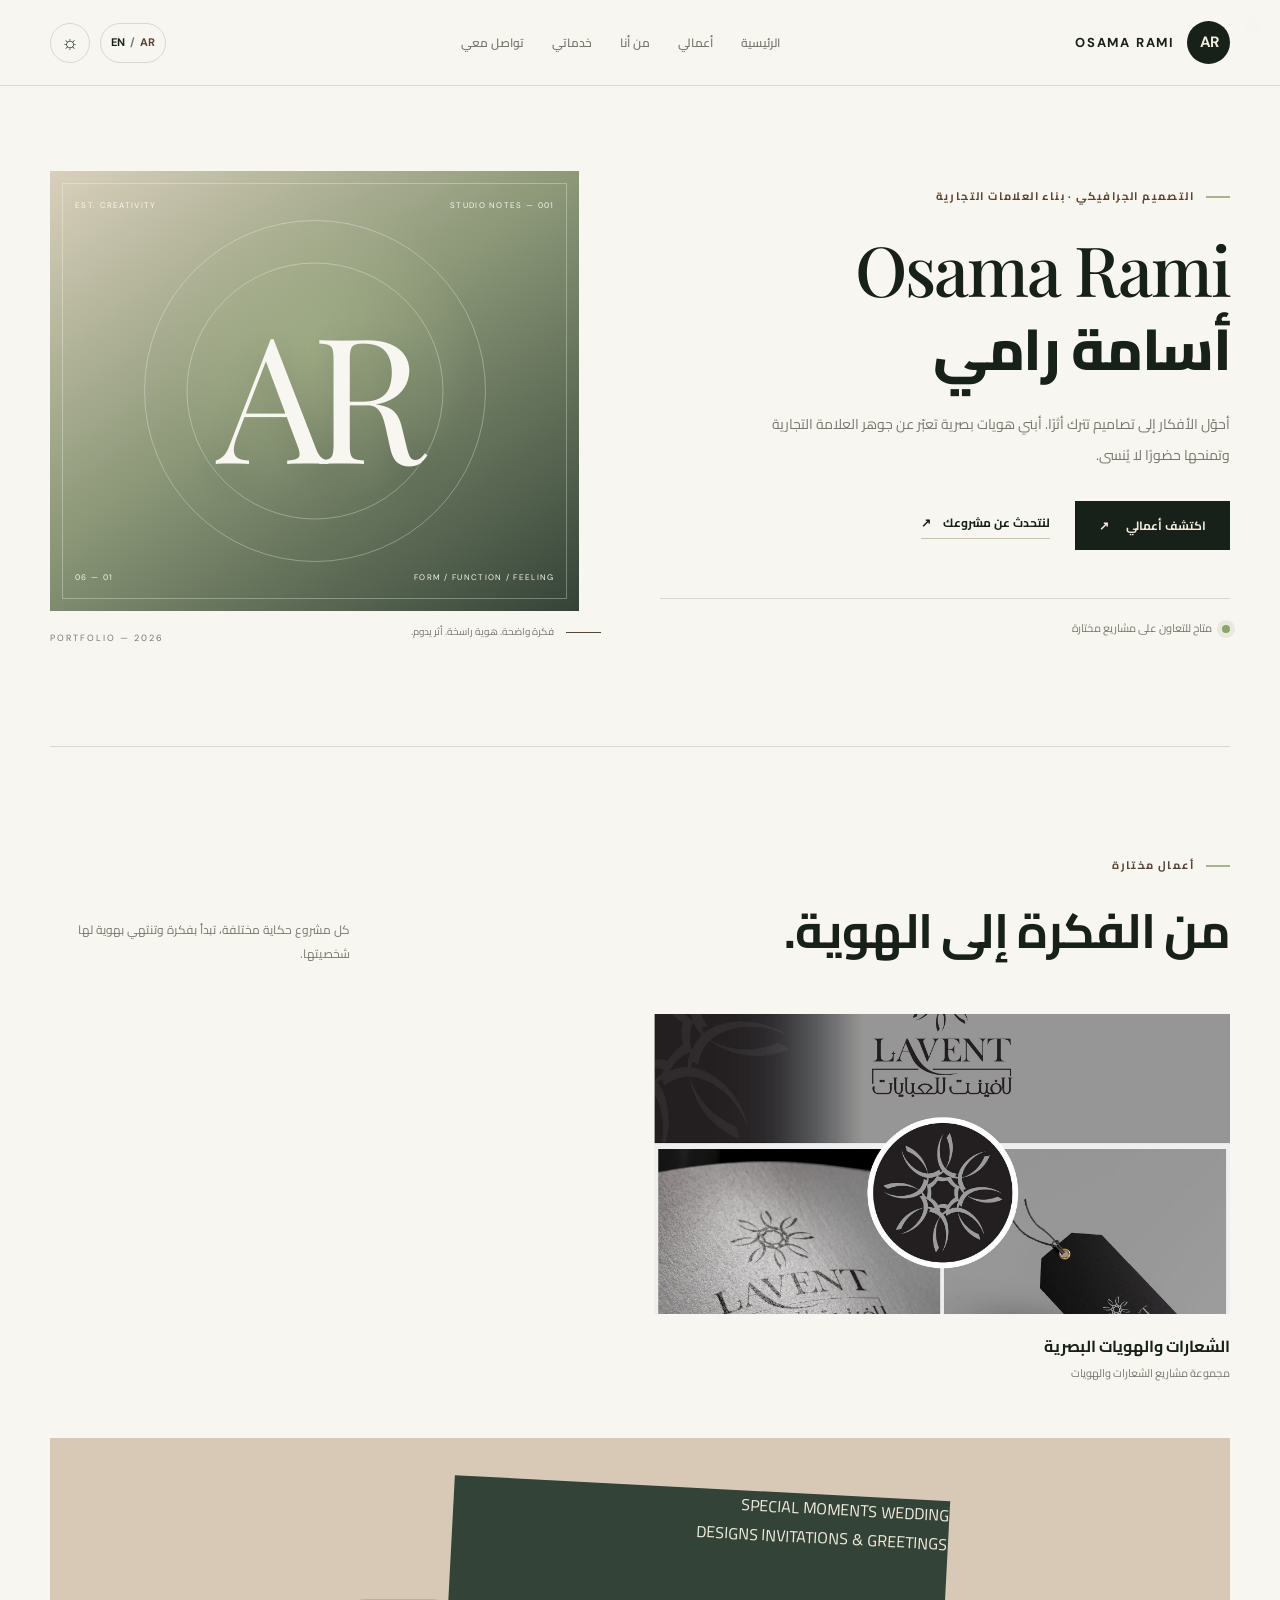
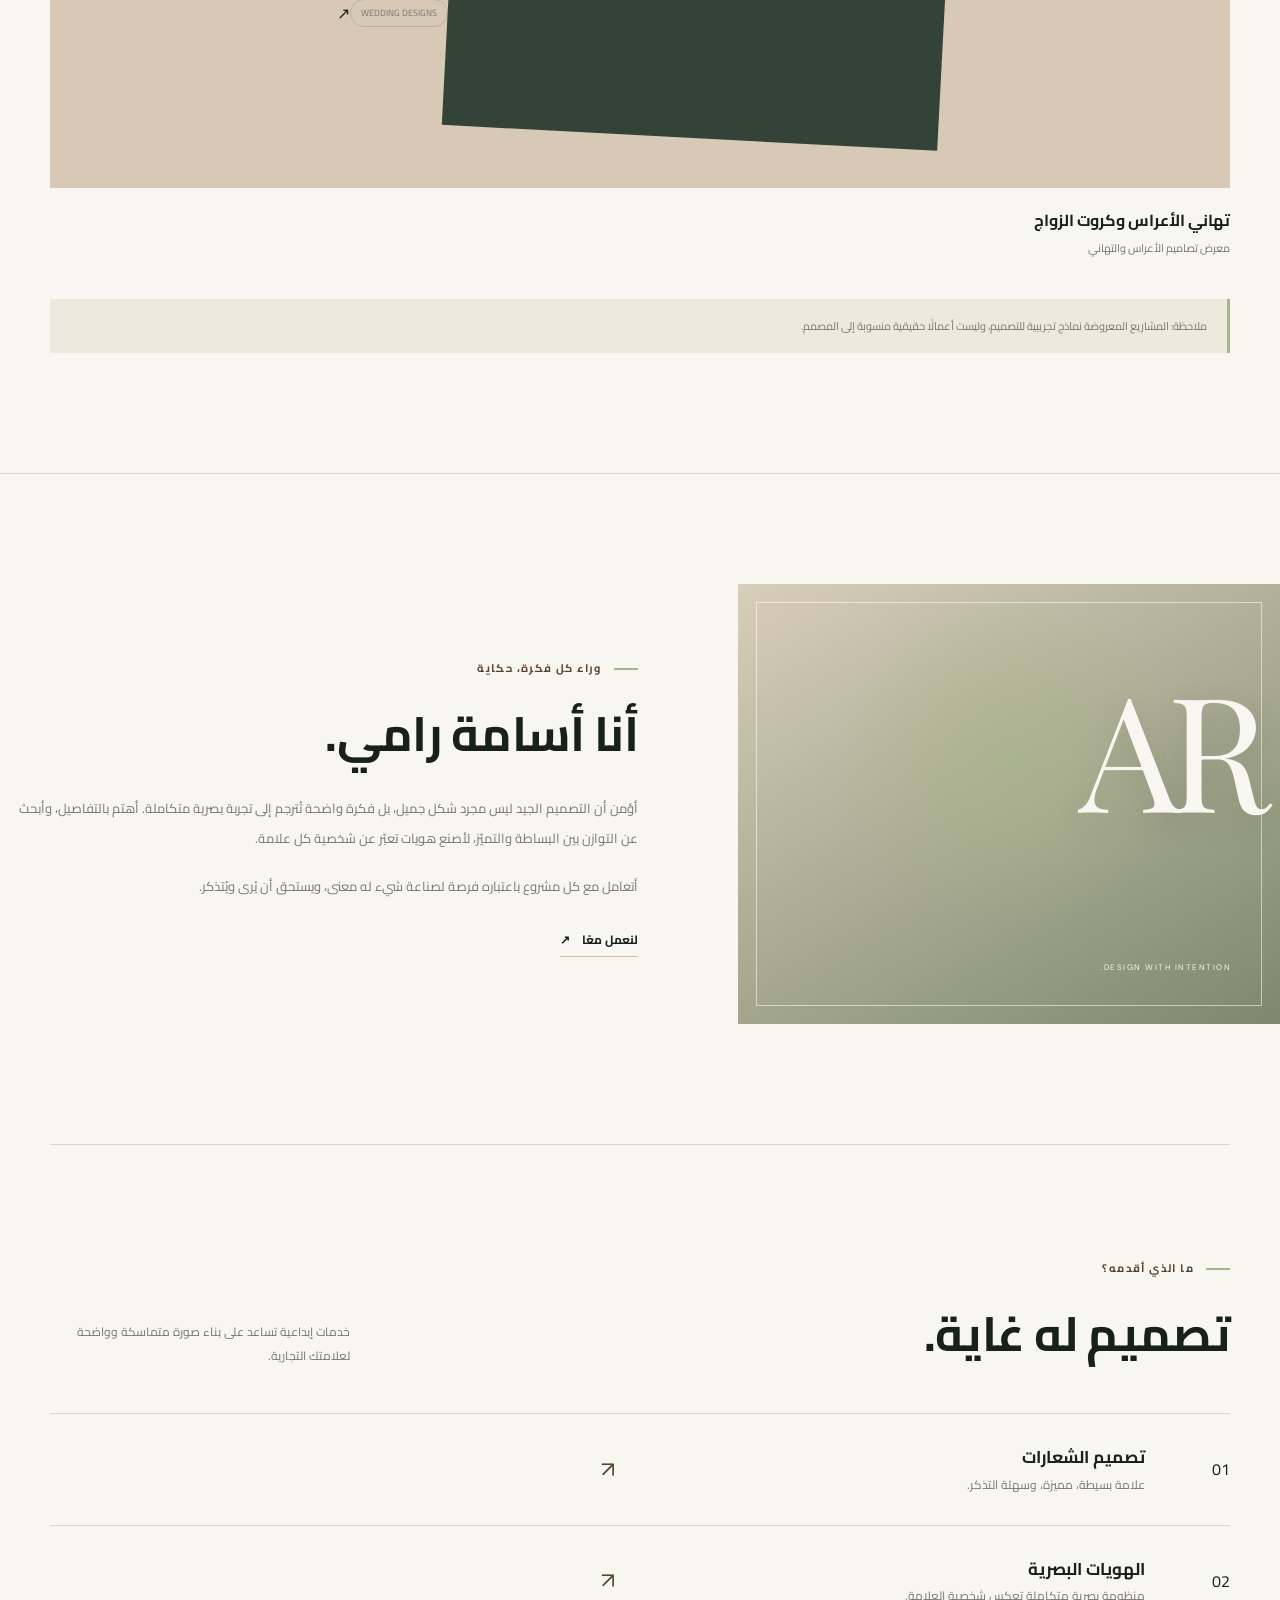
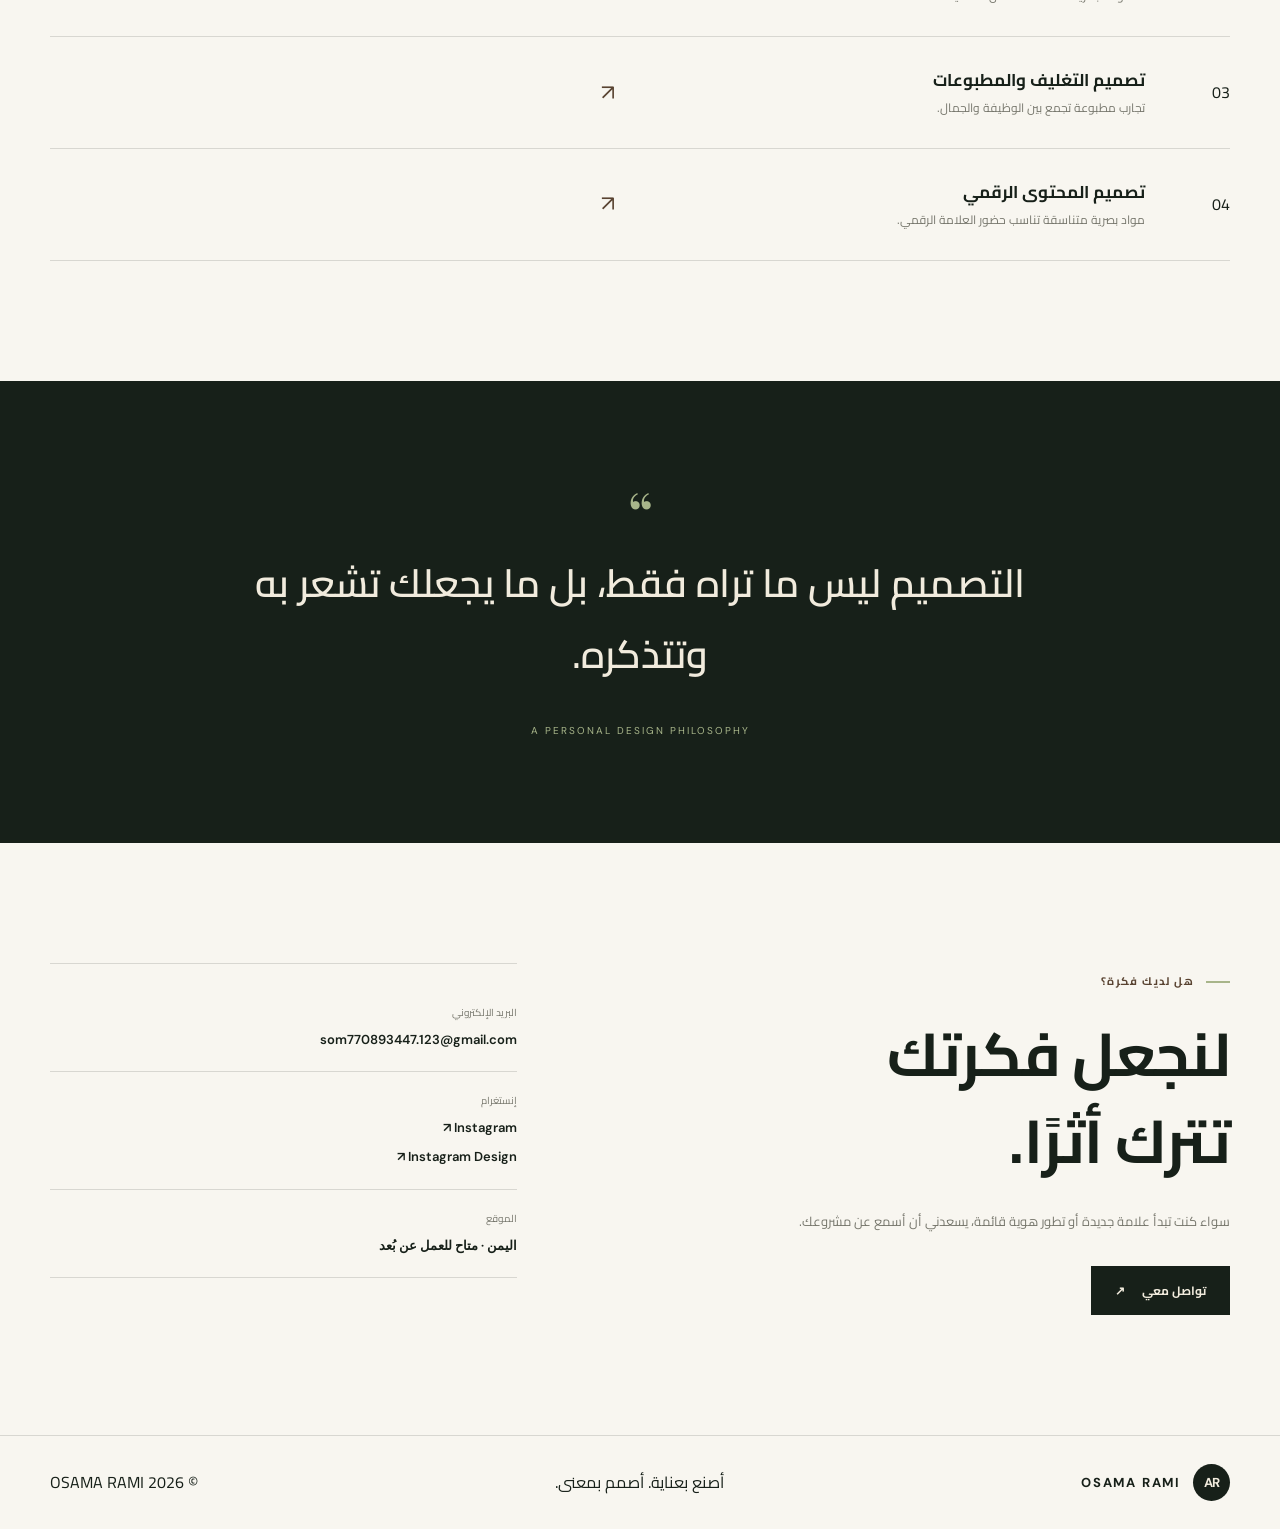
==== index.html @ 61dd2f8d "Update index.html" ====
<!DOCTYPE html>
<html lang="ar" dir="rtl">
<head>
  <meta charset="UTF-8">
  <meta name="viewport" content="width=device-width, initial-scale=1.0">

  <title>أسامة رامي | مصمم جرافيك وهوية بصرية</title>

  <meta name="description" content="أسامة رامي، مصمم جرافيك متخصص في بناء الهويات البصرية وتصميم الشعارات والعلامات التجارية. Osama Rami — Graphic Designer & Visual Branding.">

  <meta name="theme-color" content="#172019">

  <meta property="og:title" content="Osama Rami — Visual Identity & Design">
  <meta property="og:description" content="أصمم هويات بصرية تحكي قصة، وتترك أثرًا.">
  <meta property="og:type" content="website">

  <link rel="preconnect" href="https://fonts.googleapis.com">
  <link rel="preconnect" href="https://fonts.gstatic.com" crossorigin>

  <link href="https://fonts.googleapis.com/css2?family=Cairo:wght@400;500;600;700;800&family=DM+Sans:wght@400;500;600;700&family=Playfair+Display:wght@400;500;600&display=swap" rel="stylesheet">

  <link rel="stylesheet" href="style.css">

  <script src="script.js" defer></script>
</head>

<body>

  <header class="site-header" id="top">
    <a class="brand" href="#top" aria-label="Osama Rami Home">
      <span class="brand-mark">AR</span>
      <span class="brand-name">OSAMA RAMI</span>
    </a>

    <button
      class="menu-toggle"
      id="menuToggle"
      type="button"
      aria-label="فتح القائمة"
      aria-expanded="false"
      aria-controls="mainNav"
    >
      <span></span>
      <span></span>
    </button>

    <nav class="main-nav" id="mainNav">
      <a href="#top" data-ar="الرئيسية" data-en="Home">الرئيسية</a>
      <a href="#work" data-ar="أعمالي" data-en="Selected Work">أعمالي</a>
      <a href="#about" data-ar="من أنا" data-en="About">من أنا</a>
      <a href="#services" data-ar="خدماتي" data-en="Services">خدماتي</a>
      <a href="#contact" data-ar="تواصل معي" data-en="Contact">تواصل معي</a>
    </nav>

    <div class="header-actions">
      <button class="language-toggle" id="languageToggle" type="button" aria-label="Switch language">
        <span class="lang-ar active">AR</span>
        <span class="language-divider">/</span>
        <span class="lang-en">EN</span>
      </button>

      <button class="theme-toggle" id="themeToggle" type="button" aria-label="تغيير المظهر">
        <span aria-hidden="true">☼</span>
      </button>
    </div>
  </header>

  <main>

    <!-- HERO -->
    <section class="hero section-shell" id="home">
      <div class="hero-copy">
        <span class="eyebrow"
          data-ar="التصميم الجرافيكي · بناء العلامات التجارية"
          data-en="GRAPHIC DESIGN · VISUAL BRANDING">
          التصميم الجرافيكي · بناء العلامات التجارية
        </span>

        <h1>
          <span class="hero-name-en">Osama Rami</span>
          <span class="hero-name-ar">أسامة رامي</span>
        </h1>

        <p class="hero-description"
          data-ar="أحوّل الأفكار إلى تصاميم تترك أثرًا. أبني هويات بصرية تعبّر عن جوهر العلامة التجارية وتمنحها حضورًا لا يُنسى."
          data-en="I turn ideas into designs that leave a lasting impression. Building visual identities that capture the essence of a brand.">
          أحوّل الأفكار إلى تصاميم تترك أثرًا. أبني هويات بصرية تعبّر عن جوهر العلامة التجارية وتمنحها حضورًا لا يُنسى.
        </p>

        <div class="hero-actions">
          <a class="button button-primary" href="#work">
            <span data-ar="اكتشف أعمالي" data-en="Explore My Work">اكتشف أعمالي</span>
            <span aria-hidden="true">↗</span>
          </a>

          <a class="text-link" href="#contact">
            <span data-ar="لنتحدث عن مشروعك" data-en="Let's Talk">لنتحدث عن مشروعك</span>
            <span aria-hidden="true">↗</span>
          </a>
        </div>

        <div class="hero-bottom">
          <span class="availability-dot"></span>
          <span
            data-ar="متاح للتعاون على مشاريع مختارة"
            data-en="Available for selected projects">
            متاح للتعاون على مشاريع مختارة
          </span>
        </div>
      </div>

      <div class="hero-visual">
        <div class="hero-image image-branding" role="img" aria-label="عرض فني لهوية بصرية">
          <div class="visual-overlay"></div>

          <div class="visual-topline">
            <span>STUDIO NOTES — 001</span>
            <span>EST. CREATIVITY</span>
          </div>

          <div class="visual-monogram">AR</div>

          <div class="visual-bottomline">
            <span>FORM / FUNCTION / FEELING</span>
            <span>01 — 06</span>
          </div>
        </div>

        <div class="hero-side-note">
          <span class="side-line"></span>
          <span
            data-ar="فكرة واضحة. هوية راسخة. أثر يدوم."
            data-en="Clear ideas. Distinct identities. Lasting impact.">
            فكرة واضحة. هوية راسخة. أثر يدوم.
          </span>
        </div>

        <span class="hero-index">PORTFOLIO — 2026</span>
      </div>
    </section>

    <!-- SELECTED WORK -->
    <section class="work-section section-shell" id="work">
      <div class="section-heading">
        <div>
          <span class="eyebrow"
            data-ar="أعمال مختارة"
            data-en="SELECTED PROJECTS">أعمال مختارة</span>

          <h2 data-ar="من الفكرة إلى الهوية." data-en="Ideas into identities.">
            من الفكرة إلى الهوية.
          </h2>
        </div>

        <p
          data-ar="كل مشروع حكاية مختلفة، تبدأ بفكرة وتنتهي بهوية لها شخصيتها."
          data-en="Every project tells a different story, shaped into a distinctive visual identity.">
          كل مشروع حكاية مختلفة، تبدأ بفكرة وتنتهي بهوية لها شخصيتها.
        </p>
      </div>

      


<div class="project-grid">

  <!-- قسم الشعارات والهويات البصرية -->
  <article class="project-card project-large">
    <a class="project-image project-image-one"
       href="projects/branding.html"
       aria-label="تصفح الشعارات والهويات البصرية">
      <img
        src="images/branding/IMG_20261026_212423_791.jpg"
        alt="الشعارات والهويات البصرية"
        style="width:100%;height:100%;object-fit:cover;position:absolute;inset:0;"
        loading="lazy">
      <span class="project-category">LOGOS & BRAND IDENTITY</span>
      <span class="project-arrow">↗</span>
    </a>
    <div class="project-info">
      <div>
        <h3 data-ar="الشعارات والهويات البصرية"
            data-en="Logos & Visual Identity">
          الشعارات والهويات البصرية
        </h3>
        <p data-ar="مجموعة مشاريع الشعارات والهويات"
           data-en="Logo and identity projects">
          مجموعة مشاريع الشعارات والهويات
        </p>
      </div>
      <span class="project-number">01</span>
    </div>
  </article>

  <!-- قسم تهاني الأعراس وكروت الزواج -->
  <article class="project-card project-wide">
    <a class="project-image project-image-four"
       href="projects/weddings.html"
       aria-label="تصفح تهاني الأعراس وكروت الزواج">
      <div class="mockup mockup-four">
        <span class="digital-overline">SPECIAL MOMENTS</span>
        <span class="digital-title">WEDDING<br>DESIGNS</span>
        <span class="digital-caption">INVITATIONS & GREETINGS</span>
      </div>
      <span class="project-category">WEDDING DESIGNS</span>
      <span class="project-arrow">↗</span>
    </a>
    <div class="project-info">
      <div>
        <h3 data-ar="تهاني الأعراس وكروت الزواج"
            data-en="Wedding Greetings & Invitations">
          تهاني الأعراس وكروت الزواج
        </h3>
        <p data-ar="معرض تصاميم الأعراس والتهاني"
           data-en="Wedding invitations and greetings gallery">
          معرض تصاميم الأعراس والتهاني
        </p>
      </div>
      <span class="project-number">02</span>
    </div>
  </article>

</div>


      <p class="demo-notice"
         data-ar="ملاحظة: المشاريع المعروضة نماذج تجريبية للتصميم، وليست أعمالًا حقيقية منسوبة إلى المصمم."
         data-en="Note: These are illustrative concept projects, not verified client work.">
        ملاحظة: المشاريع المعروضة نماذج تجريبية للتصميم، وليست أعمالًا حقيقية منسوبة إلى المصمم.
      </p>
    </section>

    <!-- ABOUT -->
    <section class="about-section" id="about">
      <div class="about-image">
        <div class="about-image-frame">
          <span class="about-monogram">AR</span>
          <span class="about-image-caption">DESIGN WITH INTENTION.</span>
        </div>
      </div>

      <div class="about-copy">
        <span class="eyebrow"
          data-ar="وراء كل فكرة، حكاية"
          data-en="THE MIND BEHIND THE WORK">
          وراء كل فكرة، حكاية
        </span>

        <h2 data-ar="أنا أسامة رامي." data-en="I'm Osama Rami.">
          أنا أسامة رامي.
        </h2>

        <p
          data-ar="أؤمن أن التصميم الجيد ليس مجرد شكل جميل، بل فكرة واضحة تُترجم إلى تجربة بصرية متكاملة. أهتم بالتفاصيل، وأبحث عن التوازن بين البساطة والتميّز، لأصنع هويات تعبّر عن شخصية كل علامة."
          data-en="I believe great design is more than aesthetics. It is a clear idea translated into a thoughtful visual experience. Through detail, balance and simplicity, I aim to create identities that express the character of each brand.">
          أؤمن أن التصميم الجيد ليس مجرد شكل جميل، بل فكرة واضحة تُترجم إلى تجربة بصرية متكاملة. أهتم بالتفاصيل، وأبحث عن التوازن بين البساطة والتميّز، لأصنع هويات تعبّر عن شخصية كل علامة.
        </p>

        <p
          data-ar="أتعامل مع كل مشروع باعتباره فرصة لصناعة شيء له معنى، ويستحق أن يُرى ويُتذكر."
          data-en="Every project is an opportunity to create something meaningful, memorable and worth noticing.">
          أتعامل مع كل مشروع باعتباره فرصة لصناعة شيء له معنى، ويستحق أن يُرى ويُتذكر.
        </p>

        <a class="text-link" href="#contact">
          <span data-ar="لنعمل معًا" data-en="Let's work together">لنعمل معًا</span>
          <span aria-hidden="true">↗</span>
        </a>
      </div>
    </section>

    <!-- SERVICES -->
    <section class="services-section section-shell" id="services">
      <div class="section-heading">
        <div>
          <span class="eyebrow"
            data-ar="ما الذي أقدمه؟"
            data-en="WHAT I DO">ما الذي أقدمه؟</span>

          <h2 data-ar="تصميم له غاية." data-en="Design with purpose.">
            تصميم له غاية.
          </h2>
        </div>

        <p
          data-ar="خدمات إبداعية تساعد على بناء صورة متماسكة وواضحة لعلامتك التجارية."
          data-en="Creative services to help your brand build a consistent and distinctive presence.">
          خدمات إبداعية تساعد على بناء صورة متماسكة وواضحة لعلامتك التجارية.
        </p>
      </div>

      <div class="services-list">
        <article class="service-item">
          <span class="service-index">01</span>
          <div>
            <h3 data-ar="تصميم الشعارات" data-en="Logo Design">تصميم الشعارات</h3>
            <p data-ar="علامة بسيطة، مميزة، وسهلة التذكر."
               data-en="Distinctive marks designed to be remembered.">
              علامة بسيطة، مميزة، وسهلة التذكر.
            </p>
          </div>
          <span class="service-arrow">↗</span>
        </article>

        <article class="service-item">
          <span class="service-index">02</span>
          <div>
            <h3 data-ar="الهويات البصرية" data-en="Visual Identity">
              الهويات البصرية
            </h3>
            <p data-ar="منظومة بصرية متكاملة تعكس شخصية العلامة."
               data-en="A cohesive visual system that expresses your brand.">
              منظومة بصرية متكاملة تعكس شخصية العلامة.
            </p>
          </div>
          <span class="service-arrow">↗</span>
        </article>

        <article class="service-item">
          <span class="service-index">03</span>
          <div>
            <h3 data-ar="تصميم التغليف والمطبوعات"
               data-en="Packaging & Print">
              تصميم التغليف والمطبوعات
            </h3>
            <p data-ar="تجارب مطبوعة تجمع بين الوظيفة والجمال."
               data-en="Print experiences balancing function and aesthetics.">
              تجارب مطبوعة تجمع بين الوظيفة والجمال.
            </p>
          </div>
          <span class="service-arrow">↗</span>
        </article>

        <article class="service-item">
          <span class="service-index">04</span>
          <div>
            <h3 data-ar="تصميم المحتوى الرقمي"
               data-en="Digital Content">
              تصميم المحتوى الرقمي
            </h3>
            <p data-ar="مواد بصرية متناسقة تناسب حضور العلامة الرقمي."
               data-en="Consistent visual assets for your digital presence.">
              مواد بصرية متناسقة تناسب حضور العلامة الرقمي.
            </p>
          </div>
          <span class="service-arrow">↗</span>
        </article>
      </div>
    </section>

    <!-- PHILOSOPHY -->
    <section class="statement-section">
      <span class="statement-mark">“</span>
      <p
        data-ar="التصميم ليس ما تراه فقط، بل ما يجعلك تشعر به وتتذكره."
        data-en="Design is not only what you see, but what you feel and remember.">
        التصميم ليس ما تراه فقط، بل ما يجعلك تشعر به وتتذكره.
      </p>
      <span class="statement-caption">A PERSONAL DESIGN PHILOSOPHY</span>
    </section>

    <!-- CONTACT -->
    <section class="contact-section section-shell" id="contact">
      <div class="contact-copy">
        <span class="eyebrow"
          data-ar="هل لديك فكرة؟"
          data-en="HAVE A PROJECT IN MIND?">هل لديك فكرة؟</span>

        <h2
          data-ar="لنجعل فكرتك<br>تترك أثرًا."
          data-en="Let's make your<br>idea matter.">
          لنجعل فكرتك<br>تترك أثرًا.
        </h2>

        <p
          data-ar="سواء كنت تبدأ علامة جديدة أو تطور هوية قائمة، يسعدني أن أسمع عن مشروعك."
          data-en="Whether you're launching a new brand or refining an existing one, I'd love to hear about your project.">
          سواء كنت تبدأ علامة جديدة أو تطور هوية قائمة، يسعدني أن أسمع عن مشروعك.
        </p>

        <a class="button button-primary" id="contactButton" href="#contact">
          <span data-ar="تواصل معي" data-en="Get in touch">تواصل معي</span>
          <span aria-hidden="true">↗</span>
        </a>
      </div>

      <div class="contact-details">
        <div class="contact-detail">
          <span data-ar="البريد الإلكتروني" data-en="EMAIL">البريد الإلكتروني</span>
          <a href="mailto:som770893447.123@gmail.com">som770893447.123@gmail.com</a>
        </div>

        <div class="contact-detail">
          <span data-ar="إنستغرام" data-en="INSTAGRAM">إنستغرام</span>
          <a href="https://www.instagram.com/osama.rami123/" target="_blank" rel="noopener noreferrer">
            Instagram ↗
          </a>
          <a href="https://www.instagram.com/osama._design/" target="_blank" rel="noopener noreferrer">
  Instagram Design ↗
          </a>
        </div>

        <div class="contact-detail">
          <span data-ar="الموقع" data-en="LOCATION">الموقع</span>
          <span data-ar="اليمن · متاح للعمل عن بُعد"
                data-en="Yemen · Available worldwide">
            اليمن · متاح للعمل عن بُعد
          </span>
        </div>
      </div>
    </section>

  </main>

  <!-- FOOTER -->
  <footer class="site-footer">
    <a class="footer-brand" href="#top">
      <span class="brand-mark">AR</span>
      <span>OSAMA RAMI</span>
    </a>

    <p
      data-ar="أصنع بعناية. أصمم بمعنى."
      data-en="Made with care. Designed with meaning.">
      أصنع بعناية. أصمم بمعنى.
    </p>

    <span class="copyright">
      © <span id="currentYear">2026</span> OSAMA RAMI
    </span>
  </footer>

</body>
</html>
---- style.css ----
/* OSAMA RAMI — PREMIUM PORTFOLIO */

@import url('https://fonts.googleapis.com/css2?family=Cairo:wght@400;500;600;700;800&family=DM+Sans:wght@400;500;600;700&family=Playfair+Display:wght@400;500;600&display=swap');

:root {
  --espresso: #172019;
  --coffee: #594331;
  --pistachio: #A8B58A;
  --cream: #F1EBDD;
  --sand: #D2C1A5;
  --page: #F8F6F0;
  --card: #EEE9DE;
  --muted: #77776D;
  --line: rgba(23, 32, 25, .14);
  --radius: 5px;
  --transition: .3s ease;
}

* {
  box-sizing: border-box;
  margin: 0;
  padding: 0;
}

html {
  scroll-behavior: smooth;
  scroll-padding-top: 100px;
}

body {
  font-family: 'Cairo', sans-serif;
  background: var(--page);
  color: var(--espresso);
  line-height: 1.8;
  overflow-x: hidden;
  transition: background var(--transition), color var(--transition);
}

body[dir="ltr"] {
  font-family: 'DM Sans', sans-serif;
}

body.dark-theme {
  --page: #172019;
  --card: #222D24;
  --espresso: #F1EBDD;
  --cream: #242D25;
  --sand: #7F8B6B;
  --muted: #B7B7AA;
  --line: rgba(241, 235, 221, .16);
  --coffee: #C6D0A8;
}

a {
  color: inherit;
  text-decoration: none;
}

button {
  font: inherit;
  cursor: pointer;
}

button,
a {
  -webkit-tap-highlight-color: transparent;
}

button:focus-visible,
a:focus-visible {
  outline: 2px solid var(--pistachio);
  outline-offset: 4px;
}

::selection {
  background: var(--pistachio);
  color: #172019;
}

.section-shell {
  width: min(1180px, calc(100% - 64px));
  margin-inline: auto;
}

.eyebrow {
  display: inline-flex;
  align-items: center;
  gap: 12px;
  color: var(--coffee);
  font-size: 11px;
  font-weight: 700;
  letter-spacing: 1.4px;
  margin-bottom: 20px;
}

.eyebrow::before {
  content: "";
  width: 24px;
  height: 2px;
  background: var(--pistachio);
}

body.dark-theme .eyebrow {
  color: var(--pistachio);
}

/* HEADER */

.site-header {
  position: sticky;
  top: 0;
  z-index: 1000;
  min-height: 86px;
  padding: 0 max(32px, calc((100% - 1180px) / 2));
  display: flex;
  align-items: center;
  justify-content: space-between;
  gap: 28px;
  background: color-mix(in srgb, var(--page) 92%, transparent);
  backdrop-filter: blur(18px);
  border-bottom: 1px solid var(--line);
}

.brand,
.footer-brand {
  display: inline-flex;
  align-items: center;
  gap: 12px;
  flex-shrink: 0;
}

.brand-mark {
  width: 43px;
  height: 43px;
  display: grid;
  place-items: center;
  border-radius: 50%;
  background: var(--espresso);
  color: var(--cream);
  font-family: 'DM Sans', sans-serif;
  font-size: 15px;
  font-weight: 700;
  letter-spacing: -1px;
}

.brand-name,
.footer-brand > span:last-child {
  font-family: 'DM Sans', sans-serif;
  font-size: 13px;
  font-weight: 700;
  letter-spacing: 1.8px;
}

.main-nav {
  display: flex;
  align-items: center;
  gap: 28px;
}

.main-nav a {
  position: relative;
  padding: 8px 0;
  color: var(--muted);
  font-size: 12px;
  font-weight: 600;
  transition: color var(--transition);
}

.main-nav a::after {
  content: "";
  position: absolute;
  bottom: 0;
  inset-inline-start: 0;
  width: 0;
  height: 2px;
  background: var(--pistachio);
  transition: width var(--transition);
}

.main-nav a:hover,
.main-nav a.active {
  color: var(--espresso);
}

.main-nav a:hover::after,
.main-nav a.active::after {
  width: 100%;
}

.header-actions {
  display: flex;
  align-items: center;
  gap: 10px;
}

.language-toggle,
.theme-toggle,
.menu-toggle {
  min-width: 40px;
  height: 40px;
  display: inline-flex;
  align-items: center;
  justify-content: center;
  gap: 5px;
  padding: 0 10px;
  border: 1px solid var(--line);
  border-radius: 30px;
  background: transparent;
  color: var(--espresso);
  transition: var(--transition);
}

.language-toggle {
  font-family: 'DM Sans', sans-serif;
  font-size: 11px;
  font-weight: 700;
}

.language-toggle .active {
  color: var(--coffee);
}

body.dark-theme .language-toggle .active {
  color: var(--pistachio);
}

.language-divider {
  color: var(--muted);
}

.theme-toggle {
  width: 40px;
  padding: 0;
  font-size: 19px;
}

.theme-toggle:hover,
.language-toggle:hover {
  background: var(--card);
  border-color: var(--pistachio);
}

.menu-toggle {
  display: none;
  flex-direction: column;
  gap: 5px;
}

.menu-toggle span {
  display: block;
  width: 17px;
  height: 2px;
  background: var(--espresso);
  transition: transform var(--transition);
}

.menu-toggle.open span:first-child {
  transform: translateY(3.5px) rotate(45deg);
}

.menu-toggle.open span:last-child {
  transform: translateY(-3.5px) rotate(-45deg);
}

/* BUTTONS */

.button {
  min-height: 49px;
  display: inline-flex;
  align-items: center;
  justify-content: center;
  gap: 17px;
  padding: 0 23px;
  border: 1px solid transparent;
  font-size: 12px;
  font-weight: 700;
  transition: transform var(--transition), background var(--transition);
}

.button:hover {
  transform: translateY(-3px);
}

.button-primary {
  background: var(--espresso);
  color: var(--cream);
}

.button-primary:hover {
  background: var(--coffee);
  color: #fff;
}

.text-link {
  display: inline-flex;
  align-items: center;
  gap: 12px;
  padding-bottom: 5px;
  border-bottom: 1px solid var(--sand);
  font-size: 12px;
  font-weight: 700;
  transition: border-color var(--transition), color var(--transition);
}

.text-link:hover {
  border-color: var(--pistachio);
  color: var(--coffee);
}

/* HERO */

.hero {
  min-height: 660px;
  display: grid;
  grid-template-columns: 1fr .92fr;
  align-items: center;
  gap: 75px;
  padding-top: 75px;
  padding-bottom: 90px;
}

.hero-copy {
  max-width: 570px;
}

.hero-copy h1 {
  display: flex;
  flex-direction: column;
  gap: 0;
  margin-bottom: 25px;
  line-height: 1.2;
}

.hero-name-en {
  font-family: 'Playfair Display', serif;
  font-size: clamp(45px, 5.4vw, 75px);
  font-weight: 500;
  letter-spacing: -2px;
}

.hero-name-ar {
  margin-top: 5px;
  font-size: clamp(37px, 4.5vw, 61px);
  font-weight: 800;
  letter-spacing: -1.5px;
}

.hero-description {
  max-width: 500px;
  color: var(--muted);
  font-size: 14px;
  line-height: 2.2;
  margin-bottom: 30px;
}

.hero-actions {
  display: flex;
  align-items: center;
  flex-wrap: wrap;
  gap: 25px;
}

.hero-bottom {
  display: flex;
  align-items: center;
  gap: 10px;
  margin-top: 48px;
  padding-top: 20px;
  border-top: 1px solid var(--line);
  color: var(--muted);
  font-size: 11px;
}

.availability-dot {
  width: 8px;
  height: 8px;
  border-radius: 50%;
  background: #8BA66A;
  box-shadow: 0 0 0 5px rgba(139, 166, 106, .14);
}

.hero-visual {
  position: relative;
  min-width: 0;
  padding-bottom: 35px;
}

.hero-image {
  position: relative;
  min-height: 440px;
  overflow: hidden;
  background:
    radial-gradient(ellipse at 50% 40%, rgba(168, 181, 138, .55), transparent 42%),
    linear-gradient(145deg, #D9D0BC 0%, #8C9878 46%, #344337 100%);
}

.image-branding::before,
.image-branding::after {
  content: "";
  position: absolute;
  border: 1px solid rgba(255, 255, 255, .3);
  border-radius: 50%;
}

.image-branding::before {
  width: 340px;
  height: 340px;
  top: 50%;
  left: 50%;
  transform: translate(-50%, -50%);
}

.image-branding::after {
  width: 255px;
  height: 255px;
  top: 50%;
  left: 50%;
  transform: translate(-50%, -50%);
}

.visual-overlay {
  position: absolute;
  inset: 12px;
  border: 1px solid rgba(255, 255, 255, .3);
}

.visual-topline,
.visual-bottomline {
  position: absolute;
  inset-inline: 25px;
  display: flex;
  justify-content: space-between;
  gap: 10px;
  color: #F8F6F0;
  font-family: 'DM Sans', sans-serif;
  font-size: 8px;
  letter-spacing: 1.3px;
}

.visual-topline {
  top: 27px;
}

.visual-bottomline {
  bottom: 27px;
}

.visual-monogram {
  position: absolute;
  top: 50%;
  left: 50%;
  transform: translate(-50%, -50%);
  color: #F8F6F0;
  font-family: 'Playfair Display', serif;
  font-size: clamp(100px, 14vw, 175px);
  line-height: 1;
  letter-spacing: -12px;
  text-shadow: 0 10px 35px rgba(0, 0, 0, .13);
}

.hero-side-note {
  position: absolute;
  inset-inline-start: -22px;
  bottom: 5px;
  display: flex;
  align-items: center;
  gap: 12px;
  max-width: 260px;
  color: var(--muted);
  font-size: 10px;
}

.side-line {
  width: 35px;
  height: 1px;
  background: var(--coffee);
  flex-shrink: 0;
}

.hero-index {
  position: absolute;
  inset-inline-end: 0;
  bottom: 0;
  color: var(--muted);
  font-family: 'DM Sans', sans-serif;
  font-size: 9px;
  letter-spacing: 2px;
}

/* END OF PART 1 */
/* WORK / PROJECTS */

.work-section {
  padding-top: 100px;
  padding-bottom: 120px;
  border-top: 1px solid var(--line);
}

.section-heading {
  display: flex;
  align-items: end;
  justify-content: space-between;
  gap: 30px;
  margin-bottom: 48px;
}

.section-heading h2,
.about-copy h2,
.contact-copy h2 {
  font-size: clamp(32px, 4vw, 48px);
  font-weight: 700;
  line-height: 1.45;
  letter-spacing: -.7px;
}

.section-heading > div:first-child {
  max-width: 650px;
}

.section-heading > p {
  max-width: 300px;
  color: var(--muted);
  font-size: 12px;
  line-height: 2;
}

.project-grid {
  display: grid;
  grid-template-columns: 1fr 1fr;
  gap: 54px 28px;
}

.project-card {
  min-width: 0;
}

.project-card.project-large {
  grid-column: span 1;
}

.project-card.project-wide {
  grid-column: span 2;
}

.project-image {
  position: relative;
  min-height: 300px;
  overflow: hidden;
  display: flex;
  align-items: center;
  justify-content: center;
  isolation: isolate;
  transition: transform var(--transition);
}

.project-card:hover .project-image {
  transform: translateY(-4px);
}

.project-image-one {
  background: #D5C6A9;
}

.project-image-two {
  background: #D7D9C9;
}

.project-image-three {
  background: #B7BBA6;
}

.project-image-four {
  min-height: 350px;
  background: #D8C9B7;
}

.project-image::before {
  content: "";
  position: absolute;
  width: 240px;
  height: 240px;
  border: 1px solid rgba(23, 32, 25, .25);
  border-radius: 50%;
  z-index: -1;
}

.project-image::after {
  content: "";
  position: absolute;
  width: 180px;
  height: 180px;
  border: 1px solid rgba(23, 32, 25, .18);
  border-radius: 50%;
  z-index: -1;
}

.project-mockup {
  position: relative;
  width: 56%;
  min-height: 200px;
  display: flex;
  flex-direction: column;
  align-items: center;
  justify-content: center;
  gap: 10px;
  padding: 28px;
  text-align: center;
  background: rgba(248, 246, 240, .88);
  color: #172019;
  box-shadow: 0 25px 60px rgba(23, 32, 25, .12);
  transform: rotate(-4deg);
  transition: transform .5s ease;
}

.project-card:hover .project-mockup {
  transform: rotate(0) scale(1.025);
}

.project-mockup small {
  font-family: 'DM Sans', sans-serif;
  font-size: 8px;
  letter-spacing: 2px;
}

.project-mockup strong {
  font-family: 'Playfair Display', serif;
  font-size: clamp(23px, 3vw, 39px);
  font-weight: 500;
  line-height: 1.15;
}

.project-mockup span {
  font-size: 10px;
}

.mockup-two {
  background: #27352A;
  color: #F1EBDD;
  transform: rotate(4deg);
}

.mockup-two strong {
  font-family: 'Cairo', sans-serif;
  font-weight: 700;
}

.mockup-three {
  background: #EEE4D3;
  width: 64%;
  min-height: 230px;
  transform: rotate(-3deg);
}

.mockup-three strong {
  font-size: clamp(30px, 4vw, 48px);
  color: #594331;
}

.mockup-four {
  width: 42%;
  min-height: 250px;
  background: #344337;
  color: #F1EBDD;
  transform: rotate(3deg);
}

.mockup-four strong {
  font-size: clamp(28px, 4vw, 52px);
}

.project-number {
  position: absolute;
  top: 20px;
  inset-inline-start: 20px;
  color: rgba(23, 32, 25, .65);
  font-family: 'DM Sans', sans-serif;
  font-size: 10px;
  letter-spacing: 1px;
}

.project-info {
  display: flex;
  align-items: start;
  justify-content: space-between;
  gap: 20px;
  padding-top: 18px;
}

.project-info h3 {
  margin-bottom: 4px;
  font-size: 16px;
  font-weight: 700;
}

.project-info p {
  color: var(--muted);
  font-size: 11px;
}

.project-category {
  flex-shrink: 0;
  padding: 5px 10px;
  border: 1px solid var(--line);
  border-radius: 30px;
  color: var(--muted);
  font-size: 9px;
}

.demo-notice {
  margin-top: 40px;
  padding: 16px 20px;
  border-inline-start: 3px solid var(--pistachio);
  background: var(--card);
  color: var(--muted);
  font-size: 11px;
  line-height: 2;
}

/* ABOUT */

.about-section {
  display: grid;
  grid-template-columns: .85fr 1fr;
  align-items: center;
  gap: 100px;
  padding-top: 110px;
  padding-bottom: 120px;
  border-top: 1px solid var(--line);
}

.about-image {
  position: relative;
  min-height: 440px;
  display: grid;
  place-items: center;
  background:
    radial-gradient(ellipse at 50% 40%, rgba(168, 181, 138, .55), transparent 45%),
    linear-gradient(150deg, #D8CEBA, #7C896C);
}

.about-image-frame {
  position: absolute;
  inset: 18px;
  border: 1px solid rgba(255, 255, 255, .55);
}

.about-monogram {
  color: #F8F6F0;
  font-family: 'Playfair Display', serif;
  font-size: clamp(100px, 14vw, 160px);
  letter-spacing: -10px;
  text-shadow: 0 10px 35px rgba(0, 0, 0, .12);
}

.about-image-caption {
  position: absolute;
  inset-inline-start: 30px;
  inset-inline-end: 30px;
  bottom: 30px;
  display: flex;
  justify-content: space-between;
  gap: 10px;
  color: #F8F6F0;
  font-family: 'DM Sans', sans-serif;
  font-size: 8px;
  letter-spacing: 1.5px;
}

.about-copy h2 {
  margin-bottom: 25px;
}

.about-copy > p {
  margin-bottom: 18px;
  color: var(--muted);
  font-size: 13px;
  line-height: 2.3;
}

.about-copy .text-link {
  margin-top: 10px;
}

/* SERVICES */

.services-section {
  padding-top: 105px;
  padding-bottom: 120px;
  border-top: 1px solid var(--line);
}

.services-section .section-heading {
  margin-bottom: 45px;
}

.services-list {
  border-top: 1px solid var(--line);
}

.service-item {
  display: grid;
  grid-template-columns: 60px 1fr 1fr 35px;
  align-items: center;
  gap: 25px;
  padding: 28px 0;
  border-bottom: 1px solid var(--line);
  transition: padding var(--transition), background var(--transition);
}

.service-item:hover {
  padding-inline: 12px;
  background: var(--card);
}

.service-number {
  color: var(--muted);
  font-family: 'DM Sans', sans-serif;
  font-size: 11px;
}

.service-item h3 {
  font-size: 17px;
  font-weight: 700;
}

.service-item p {
  color: var(--muted);
  font-size: 12px;
  line-height: 2;
}

.service-arrow {
  color: var(--coffee);
  font-family: 'DM Sans', sans-serif;
  font-size: 22px;
  transition: transform var(--transition);
}

.service-item:hover .service-arrow {
  transform: translateX(-5px);
}

body[dir="ltr"] .service-item:hover .service-arrow {
  transform: translateX(5px);
}

/* END OF PART 2 */
/* DESIGN PHILOSOPHY */

.statement-section {
  position: relative;
  overflow: hidden;
  padding: 100px 32px;
  text-align: center;
  background: var(--espresso);
  color: var(--cream);
}

.statement-mark {
  margin-bottom: 20px;
  color: var(--pistachio);
  font-family: 'Playfair Display', serif;
  font-size: 65px;
  line-height: 1;
}

.statement-section > p {
  max-width: 800px;
  margin: 0 auto 25px;
  font-size: clamp(23px, 3.5vw, 39px);
  font-weight: 600;
  line-height: 1.8;
}

.statement-caption {
  color: var(--pistachio);
  font-family: 'DM Sans', sans-serif;
  font-size: 10px;
  letter-spacing: 2px;
}

/* CONTACT */

.contact-section {
  display: grid;
  grid-template-columns: 1fr .75fr;
  align-items: start;
  gap: 90px;
  padding-top: 120px;
  padding-bottom: 120px;
}

.contact-copy h2 {
  margin-bottom: 22px;
  font-size: clamp(38px, 5vw, 60px);
}

.contact-copy > p {
  max-width: 480px;
  margin-bottom: 30px;
  color: var(--muted);
  font-size: 13px;
  line-height: 2.2;
}

.contact-details {
  display: flex;
  flex-direction: column;
  gap: 0;
  padding-top: 20px;
  border-top: 1px solid var(--line);
}

.contact-detail {
  display: flex;
  flex-direction: column;
  gap: 6px;
  padding: 20px 0;
  border-bottom: 1px solid var(--line);
}

.contact-detail > span:first-child {
  color: var(--muted);
  font-size: 10px;
}

.contact-detail a,
.contact-detail > span:last-child {
  width: fit-content;
  max-width: 100%;
  overflow-wrap: anywhere;
  font-family: 'DM Sans', sans-serif;
  font-size: 13px;
  font-weight: 600;
  transition: color var(--transition);
}

.contact-detail a:hover {
  color: var(--coffee);
}

body.dark-theme .contact-detail a:hover {
  color: var(--pistachio);
}

.contact-detail .social-links {
  display: flex;
  flex-wrap: wrap;
  gap: 16px;
}

.social-links a {
  padding-bottom: 3px;
  border-bottom: 1px solid var(--sand);
}

/* FOOTER */

.site-footer {
  display: flex;
  align-items: center;
  justify-content: space-between;
  gap: 30px;
  padding: 28px max(32px, calc((100% - 1180px) / 2));
  border-top: 1px solid var(--line);
}

.footer-brand .brand-mark {
  width: 37px;
  height: 37px;
  font-size: 13px;
}

.footer-tagline {
  color: var(--muted);
  font-size: 10px;
  text-align: center;
}

.footer-top {
  color: var(--muted);
  font-family: 'DM Sans', sans-serif;
  font-size: 10px;
  transition: color var(--transition);
}

.footer-top:hover {
  color: var(--espresso);
}

/* LANGUAGE DIRECTION */

body[dir="ltr"] .hero-name-en,
body[dir="ltr"] .brand-name,
body[dir="ltr"] .footer-brand > span:last-child {
  letter-spacing: -1px;
}

body[dir="ltr"] .hero-name-ar {
  font-size: clamp(32px, 4vw, 48px);
}

body[dir="ltr"] .eyebrow {
  letter-spacing: 1.5px;
}

body[dir="ltr"] .project-mockup strong {
  letter-spacing: -.5px;
}

/* TABLET */

@media (max-width: 1000px) {
  .site-header {
    padding-inline: 28px;
    gap: 18px;
  }

  .main-nav {
    gap: 17px;
  }

  .main-nav a {
    font-size: 11px;
  }

  .section-shell {
    width: calc(100% - 56px);
  }

  .hero {
    gap: 38px;
    min-height: 600px;
  }

  .hero-image {
    min-height: 380px;
  }

  .about-section {
    gap: 55px;
  }

  .about-image {
    min-height: 390px;
  }

  .contact-section {
    gap: 55px;
  }
}

/* MOBILE NAVIGATION */

@media (max-width: 760px) {
  html {
    scroll-padding-top: 80px;
  }

  .site-header {
    min-height: 72px;
    padding-inline: 20px;
    gap: 12px;
  }

  .brand {
    gap: 9px;
  }

  .brand-mark {
    width: 37px;
    height: 37px;
    font-size: 13px;
  }

  .brand-name {
    font-size: 11px;
    letter-spacing: 1px;
  }

  .header-actions {
    gap: 7px;
  }

  .language-toggle,
  .theme-toggle {
    min-width: 36px;
    height: 36px;
  }

  .theme-toggle {
    width: 36px;
  }

  .menu-toggle {
    display: inline-flex;
    width: 38px;
    min-width: 38px;
    height: 38px;
    padding: 0;
  }

  .main-nav {
    position: absolute;
    top: calc(100% + 1px);
    inset-inline: 0;
    display: flex;
    flex-direction: column;
    align-items: stretch;
    gap: 0;
    padding: 8px 22px 18px;
    background: var(--page);
    border-bottom: 1px solid var(--line);
    box-shadow: 0 18px 25px rgba(0, 0, 0, .05);
    opacity: 0;
    visibility: hidden;
    transform: translateY(-8px);
    transition: opacity var(--transition), visibility var(--transition), transform var(--transition);
  }

  .main-nav.open {
    opacity: 1;
    visibility: visible;
    transform: translateY(0);
  }

  .main-nav a {
    padding: 12px 0;
    border-bottom: 1px solid var(--line);
    font-size: 13px;
  }

  .main-nav a:last-child {
    border-bottom: 0;
  }

  .main-nav a::after {
    display: none;
  }

  .section-shell {
    width: calc(100% - 40px);
  }

  .hero {
    grid-template-columns: 1fr;
    gap: 48px;
    padding-top: 65px;
    padding-bottom: 75px;
  }

  .hero-copy {
    max-width: none;
  }

  .hero-name-en {
    font-size: clamp(48px, 11vw, 72px);
  }

  .hero-name-ar {
    font-size: clamp(39px, 9vw, 58px);
  }

  .hero-description {
    font-size: 13px;
  }

  .hero-bottom {
    margin-top: 32px;
  }

  .hero-visual {
    width: calc(100% - 15px);
    margin-inline: auto;
  }

  .hero-image {
    min-height: 380px;
  }

  .visual-monogram {
    font-size: 135px;
  }

  .work-section,
  .services-section {
    padding-top: 75px;
    padding-bottom: 80px;
  }

  .section-heading {
    align-items: start;
    flex-direction: column;
    gap: 15px;
    margin-bottom: 32px;
  }

  .section-heading h2,
  .about-copy h2 {
    font-size: 34px;
  }

  .section-heading > p {
    max-width: 500px;
  }

  .project-grid {
    grid-template-columns: 1fr;
    gap: 38px;
  }

  .project-card.project-wide {
    grid-column: span 1;
  }

  .project-image,
  .project-image-four {
    min-height: 310px;
  }

  .project-mockup {
    width: 65%;
    min-height: 190px;
  }

  .mockup-four {
    width: 52%;
    min-height: 220px;
  }

  .about-section {
    grid-template-columns: 1fr;
    gap: 40px;
    padding-top: 75px;
    padding-bottom: 80px;
  }

  .about-image {
    min-height: 360px;
  }

  .about-monogram {
    font-size: 130px;
  }

  .about-copy > p {
    font-size: 13px;
  }

  .service-item {
    grid-template-columns: 35px 1fr 25px;
    gap: 13px;
    padding: 22px 0;
  }

  .service-item h3 {
    font-size: 15px;
  }

  .service-item p {
    grid-column: 2;
    grid-row: 2;
    font-size: 11px;
  }

  .service-arrow {
    grid-column: 3;
    grid-row: 1 / span 2;
  }

  .statement-section {
    padding: 75px 22px;
  }

  .statement-section > p {
    font-size: clamp(22px, 6vw, 32px);
  }

  .contact-section {
    grid-template-columns: 1fr;
    gap: 40px;
    padding-top: 80px;
    padding-bottom: 80px;
  }

  .contact-copy h2 {
    font-size: clamp(38px, 9vw, 54px);
  }

  .site-footer {
    flex-wrap: wrap;
    padding: 24px 20px;
    gap: 18px;
  }

  .footer-tagline {
    order: 3;
    width: 100%;
    text-align: start;
  }
}

/* SMALL PHONES */

@media (max-width: 420px) {
  .site-header {
    padding-inline: 13px;
    gap: 7px;
  }

  .brand {
    gap: 7px;
  }

  .brand-name {
    font-size: 10px;
    letter-spacing: .4px;
  }

  .header-actions {
    gap: 5px;
  }

  .language-toggle,
  .theme-toggle {
    min-width: 32px;
    height: 32px;
    padding-inline: 7px;
    font-size: 10px;
  }

  .theme-toggle {
    width: 32px;
    padding: 0;
  }

  .menu-toggle {
    width: 33px;
    min-width: 33px;
    height: 33px;
  }

  .section-shell {
    width: calc(100% - 30px);
  }

  .hero-name-en {
    font-size: 44px;
  }

  .hero-name-ar {
    font-size: 36px;
  }

  .hero-actions {
    gap: 18px;
  }

  .button {
    min-height: 45px;
    padding-inline: 16px;
  }

  .hero-image {
    min-height: 300px;
  }

  .visual-monogram {
    font-size: 105px;
  }

  .project-image,
  .project-image-four {
    min-height: 260px;
  }

  .project-mockup {
    width: 72%;
    min-height: 170px;
    padding: 18px;
  }

  .mockup-four {
    width: 60%;
  }

  .about-image {
    min-height: 300px;
  }

  .about-monogram {
    font-size: 105px;
  }

  .project-info {
    gap: 10px;
  }

  .project-info h3 {
    font-size: 14px;
  }

  .project-category {
    padding: 4px 8px;
    font-size: 8px;
  }

  .footer-brand .brand-mark {
    width: 32px;
    height: 32px;
  }

  .footer-brand > span:last-child {
    font-size: 10px;
  }
}

/* REDUCED MOTION */

@media (prefers-reduced-motion: reduce) {
  *,
  *::before,
  *::after {
    scroll-behavior: auto !important;
    transition-duration: .01ms !important;
    animation-duration: .01ms !important;
    animation-iteration-count: 1 !important;
  }
}

/* END OF STYLE.CSS */
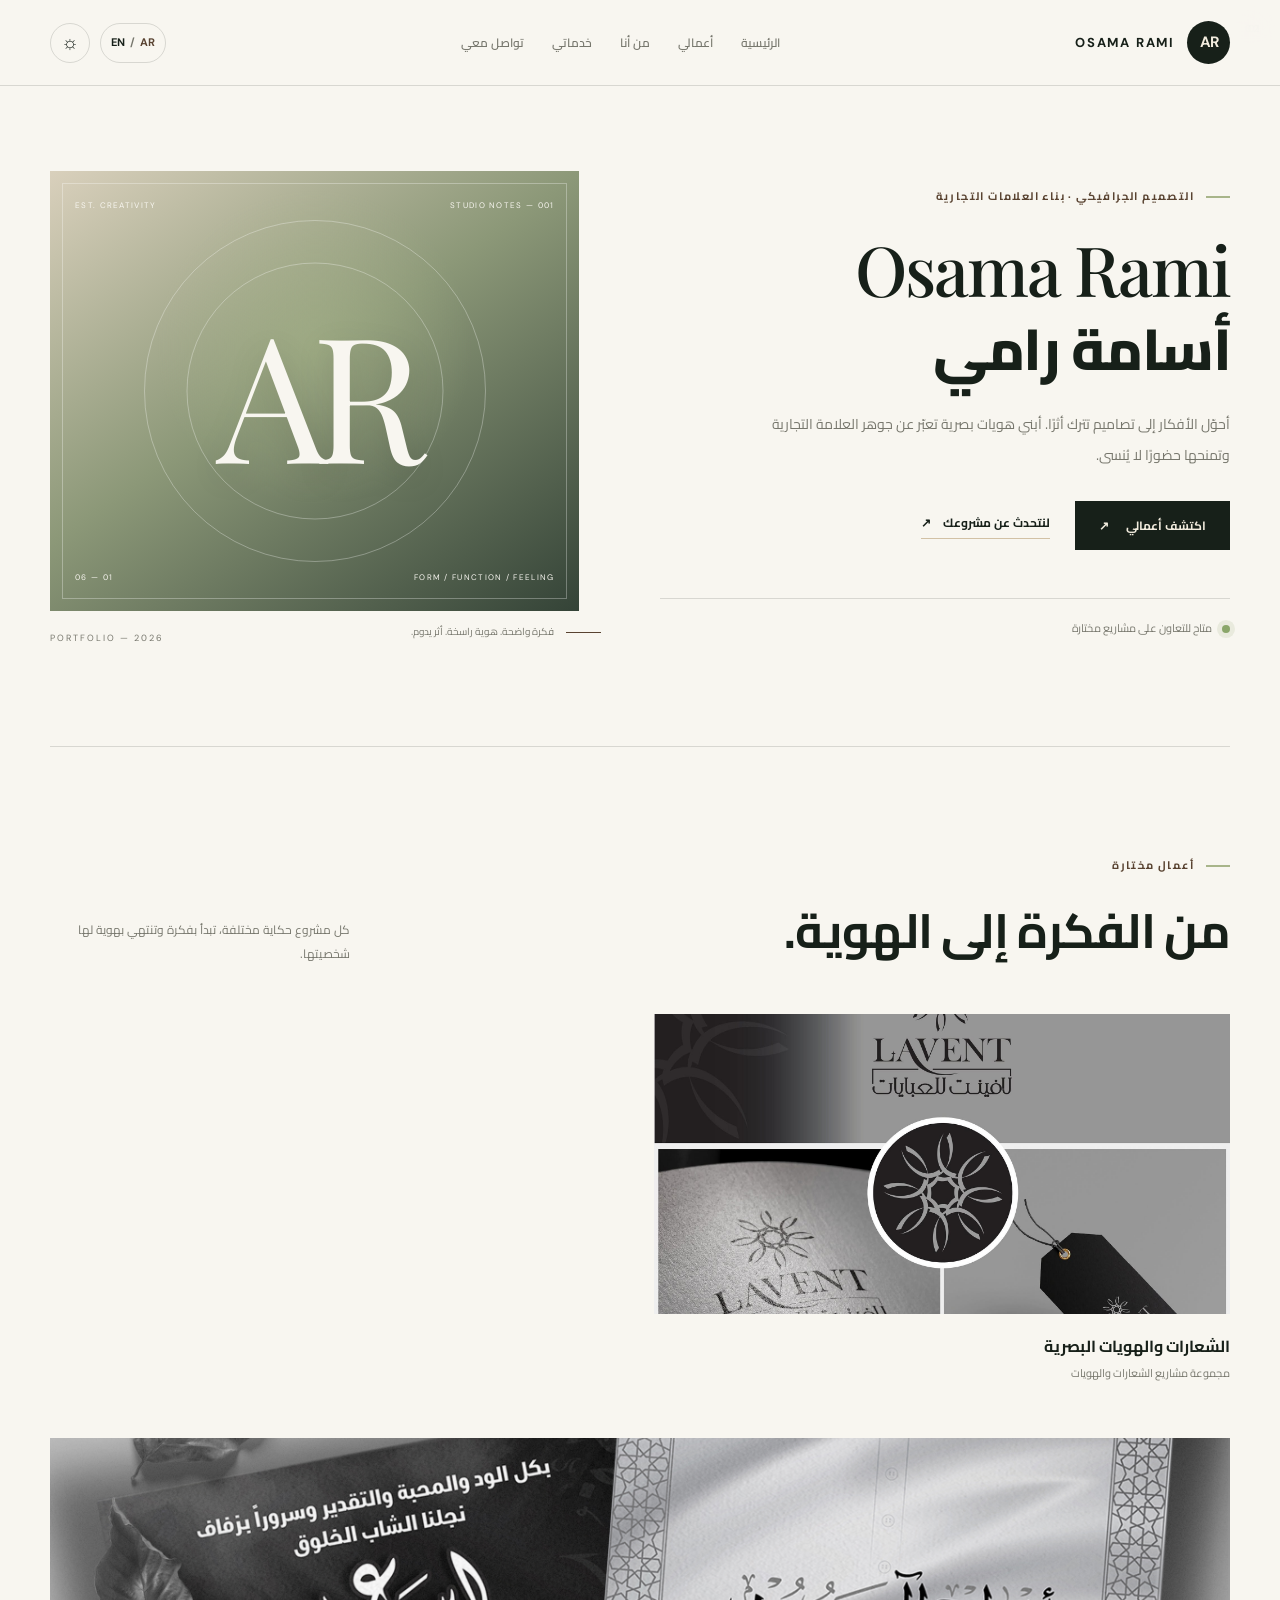
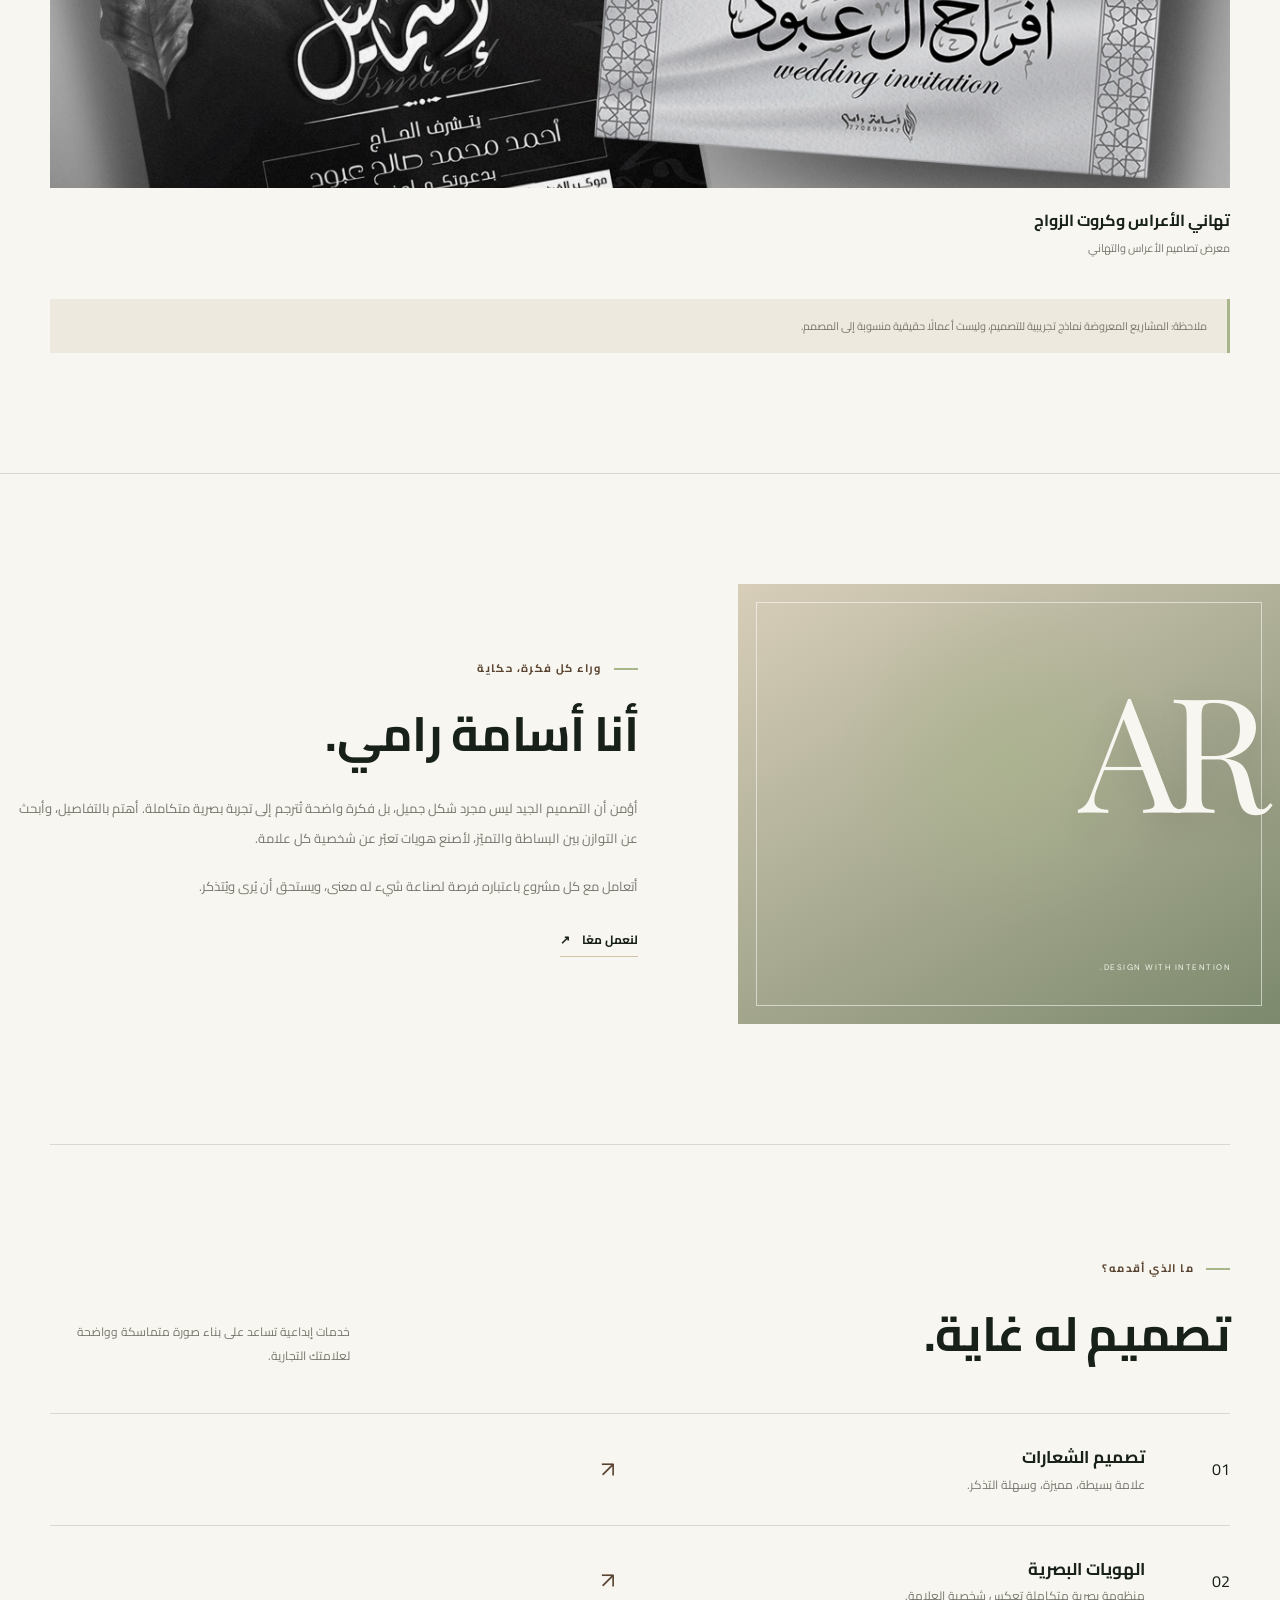
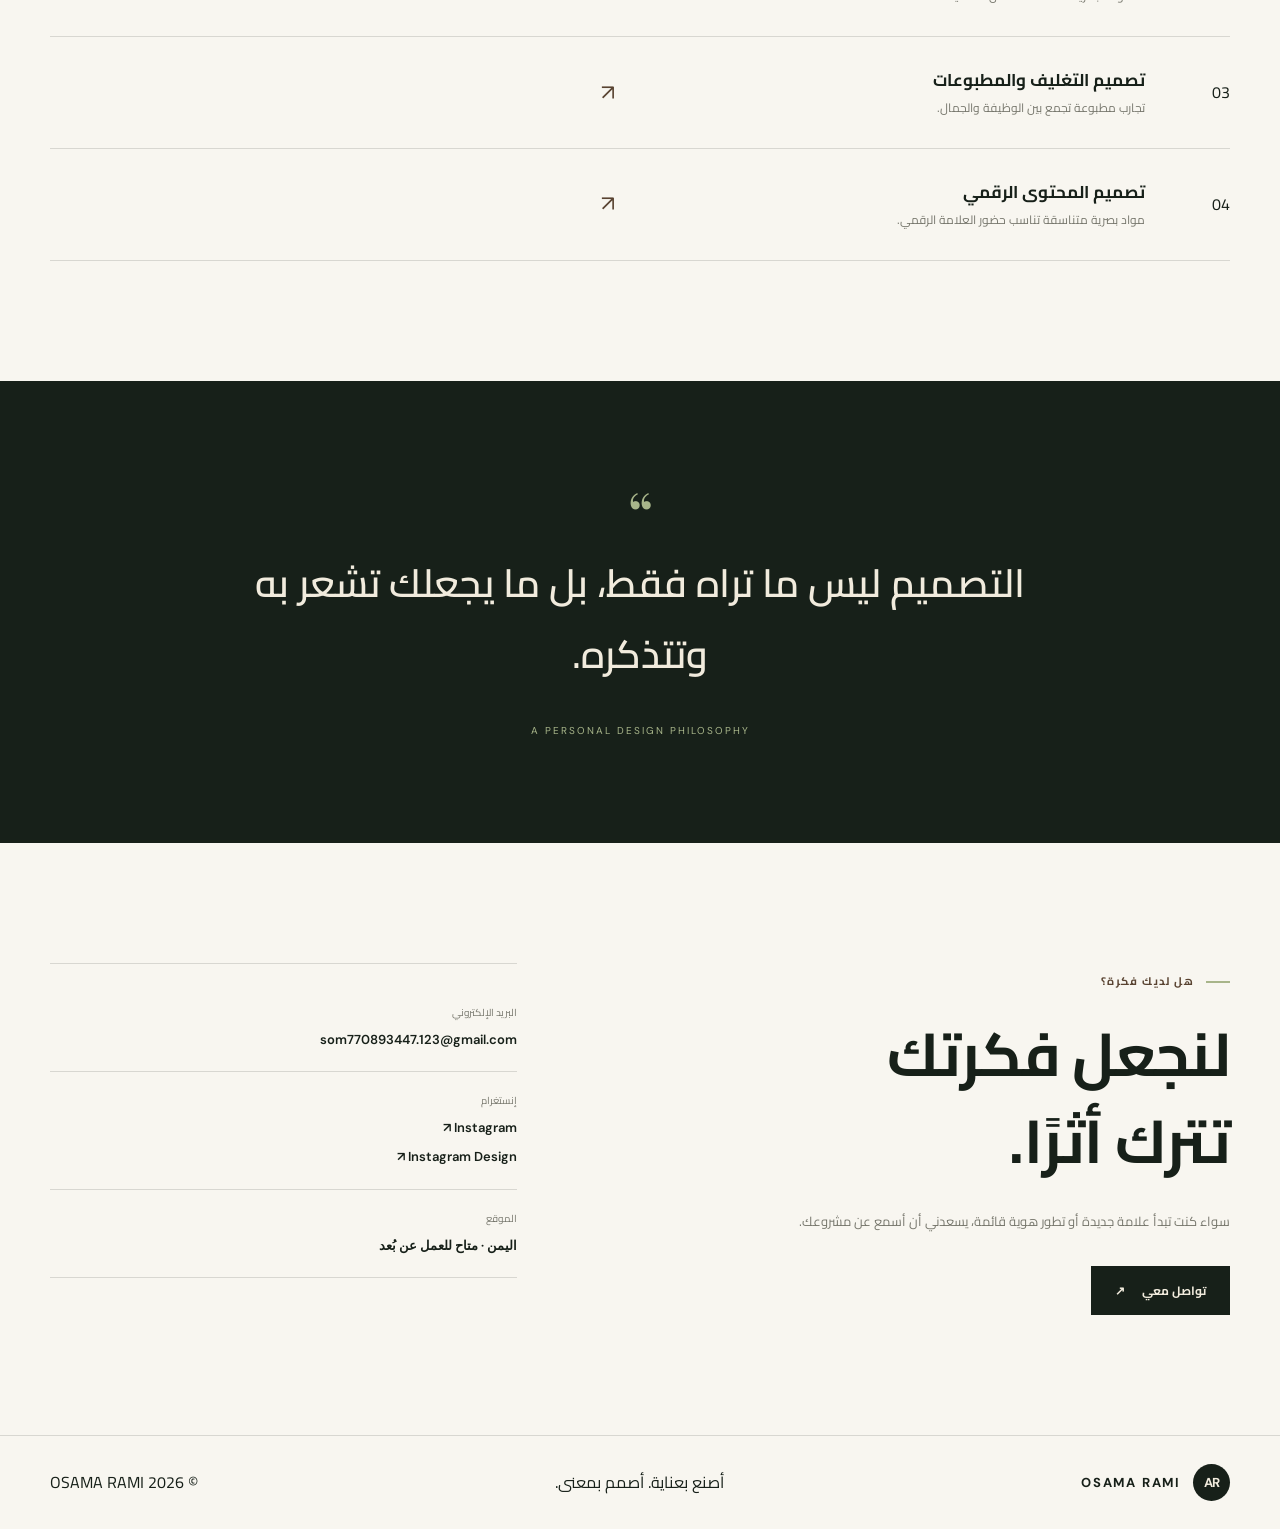
==== commit ce4fcc22: "Update index.html" ====
--- a/index.html
+++ b/index.html
@@ -198,11 +198,13 @@
     <a class="project-image project-image-four"
        href="projects/weddings.html"
        aria-label="تصفح تهاني الأعراس وكروت الزواج">
-      <div class="mockup mockup-four">
-        <span class="digital-overline">SPECIAL MOMENTS</span>
-        <span class="digital-title">WEDDING<br>DESIGNS</span>
-        <span class="digital-caption">INVITATIONS & GREETINGS</span>
-      </div>
+      
+<img
+  src="images/weddings/wedding-mockup-01.jpg"
+  alt="تصميم تهنئة زواج"
+  style="width:100%;height:100%;object-fit:cover;position:absolute;inset:0;"
+  loading="lazy">
+
       <span class="project-category">WEDDING DESIGNS</span>
       <span class="project-arrow">↗</span>
     </a>
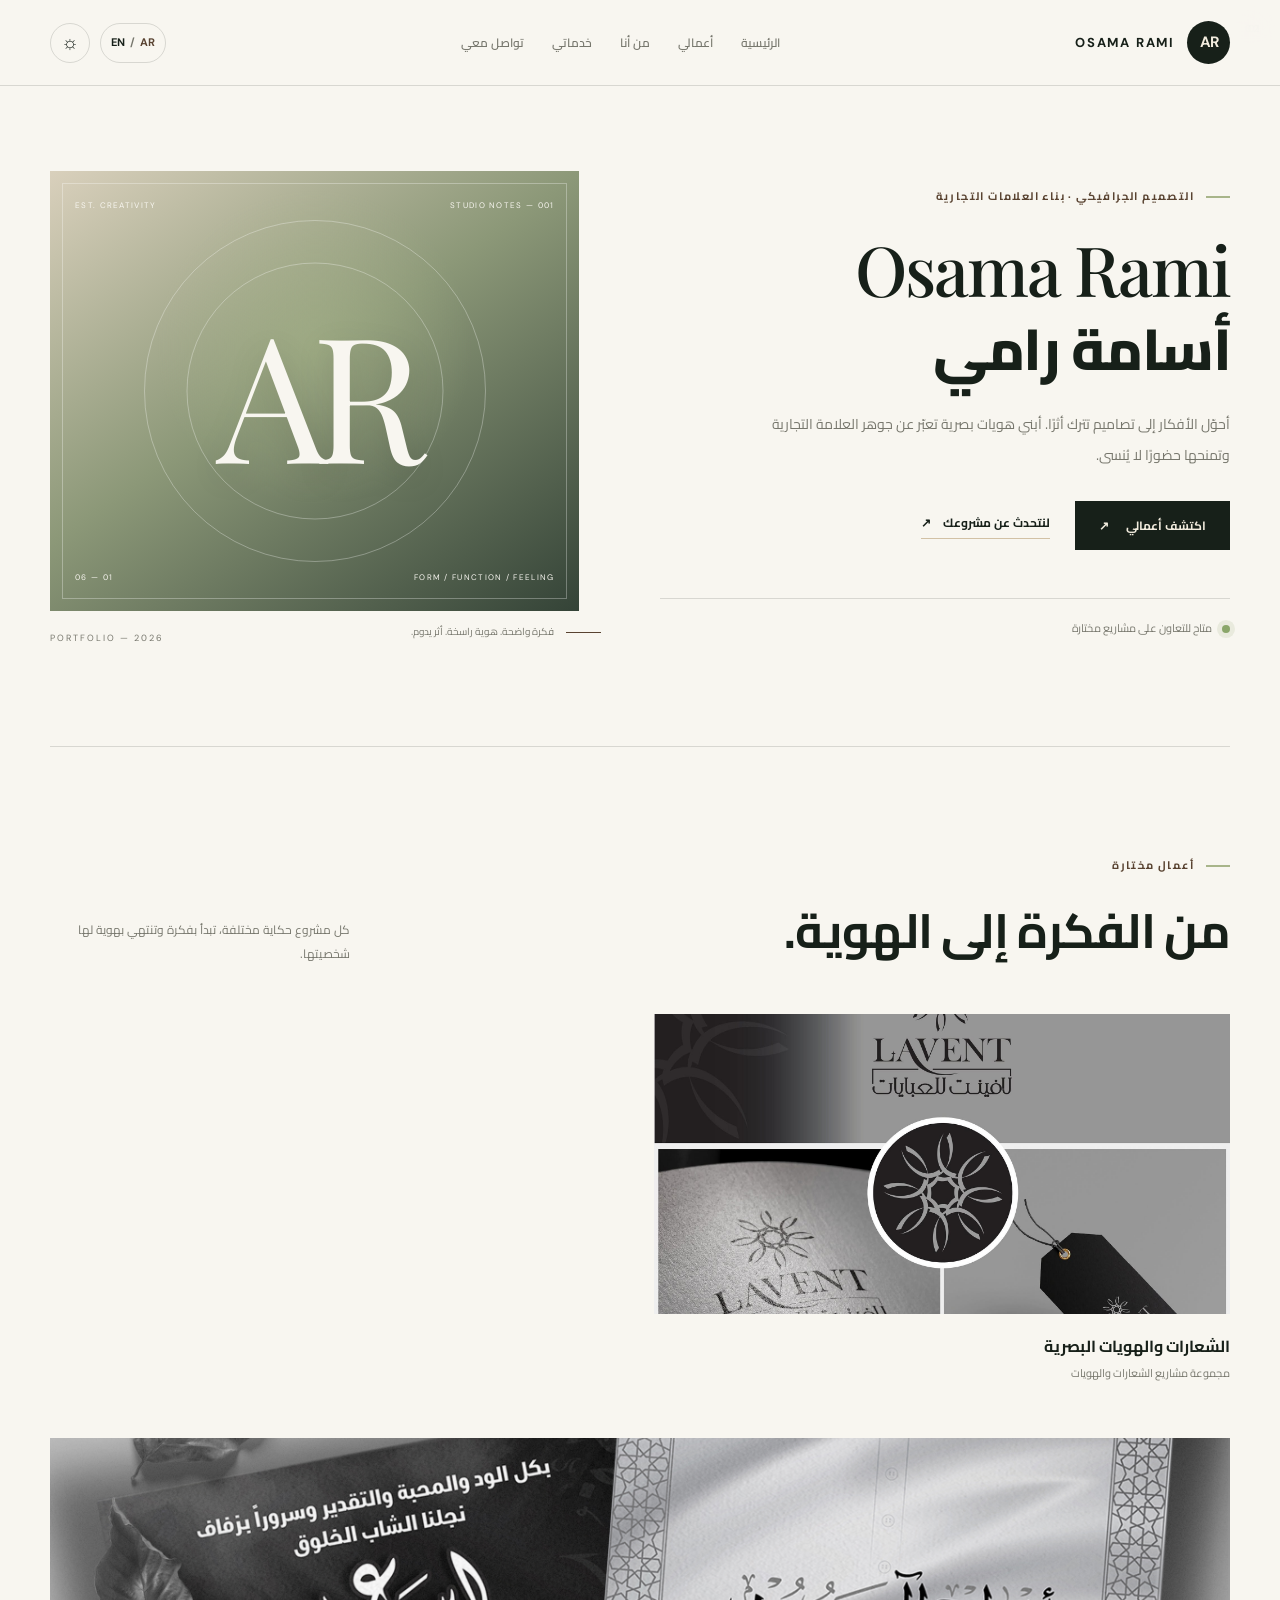
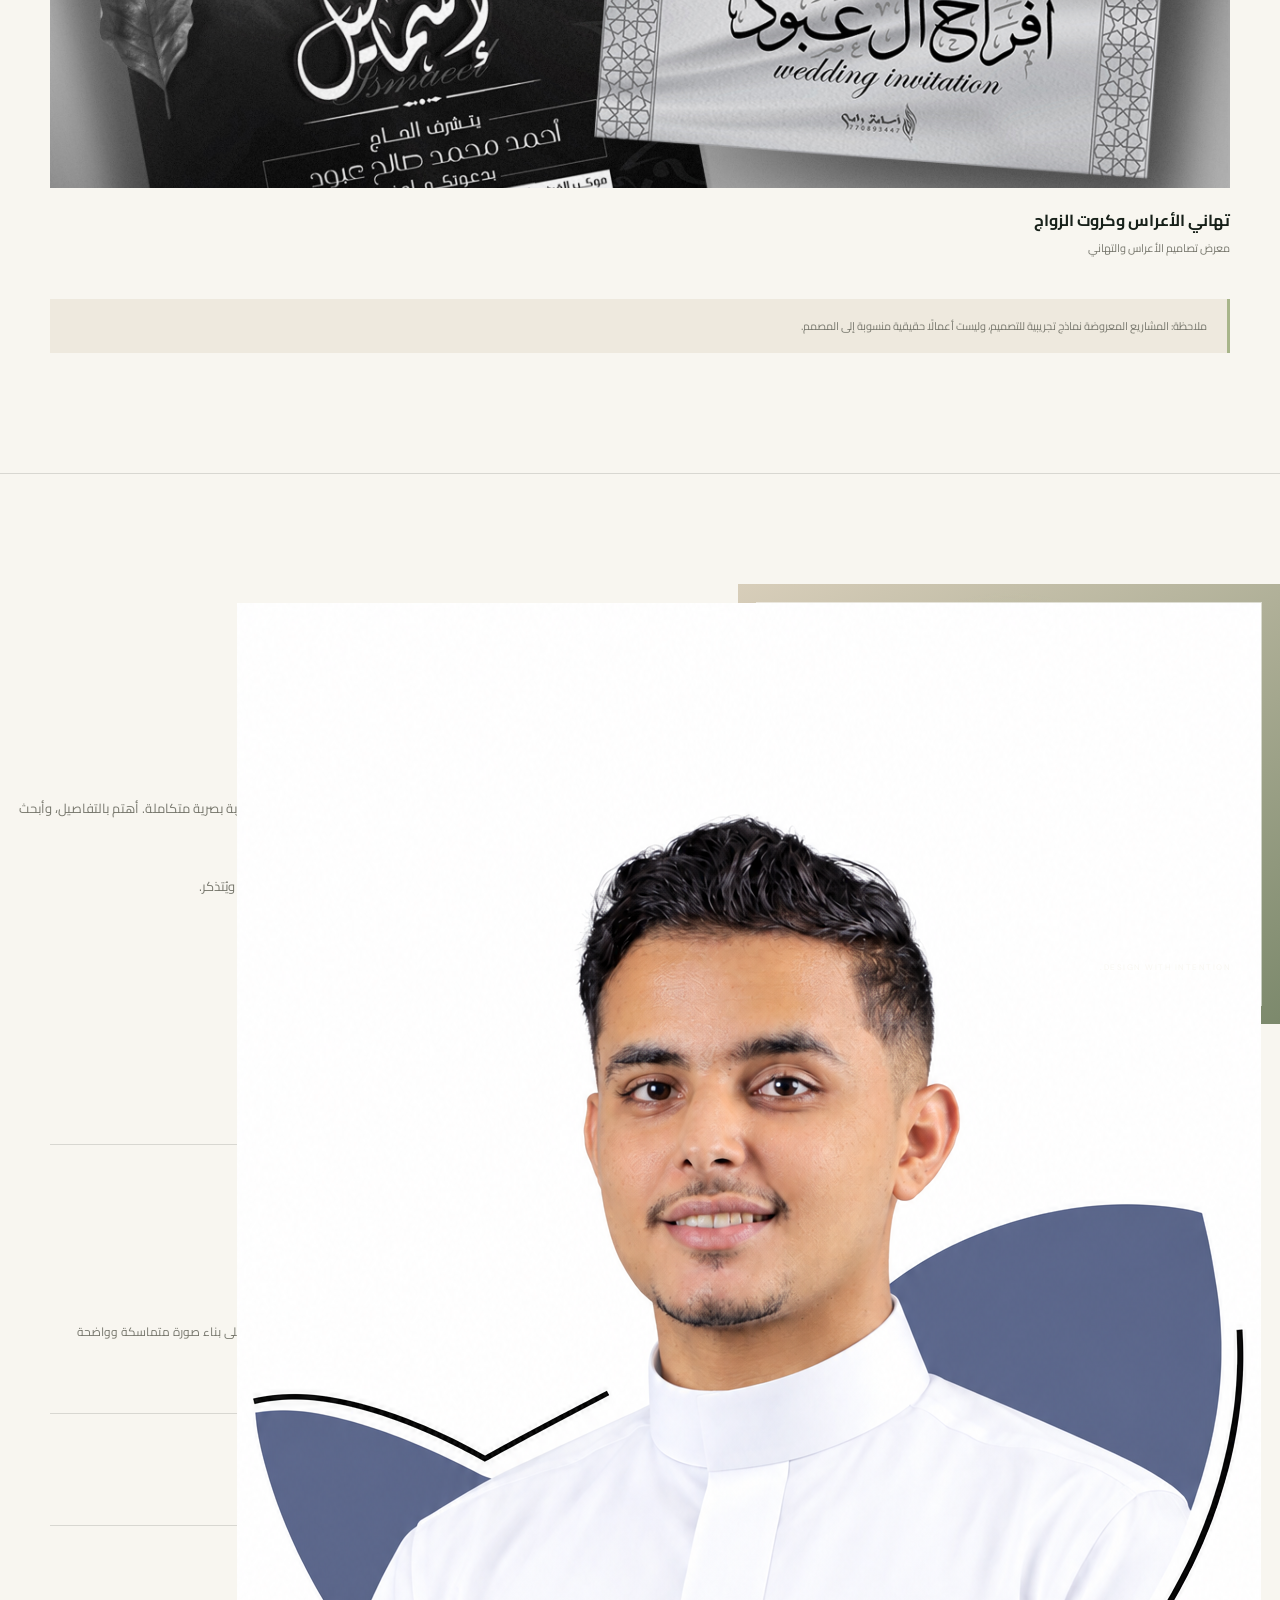
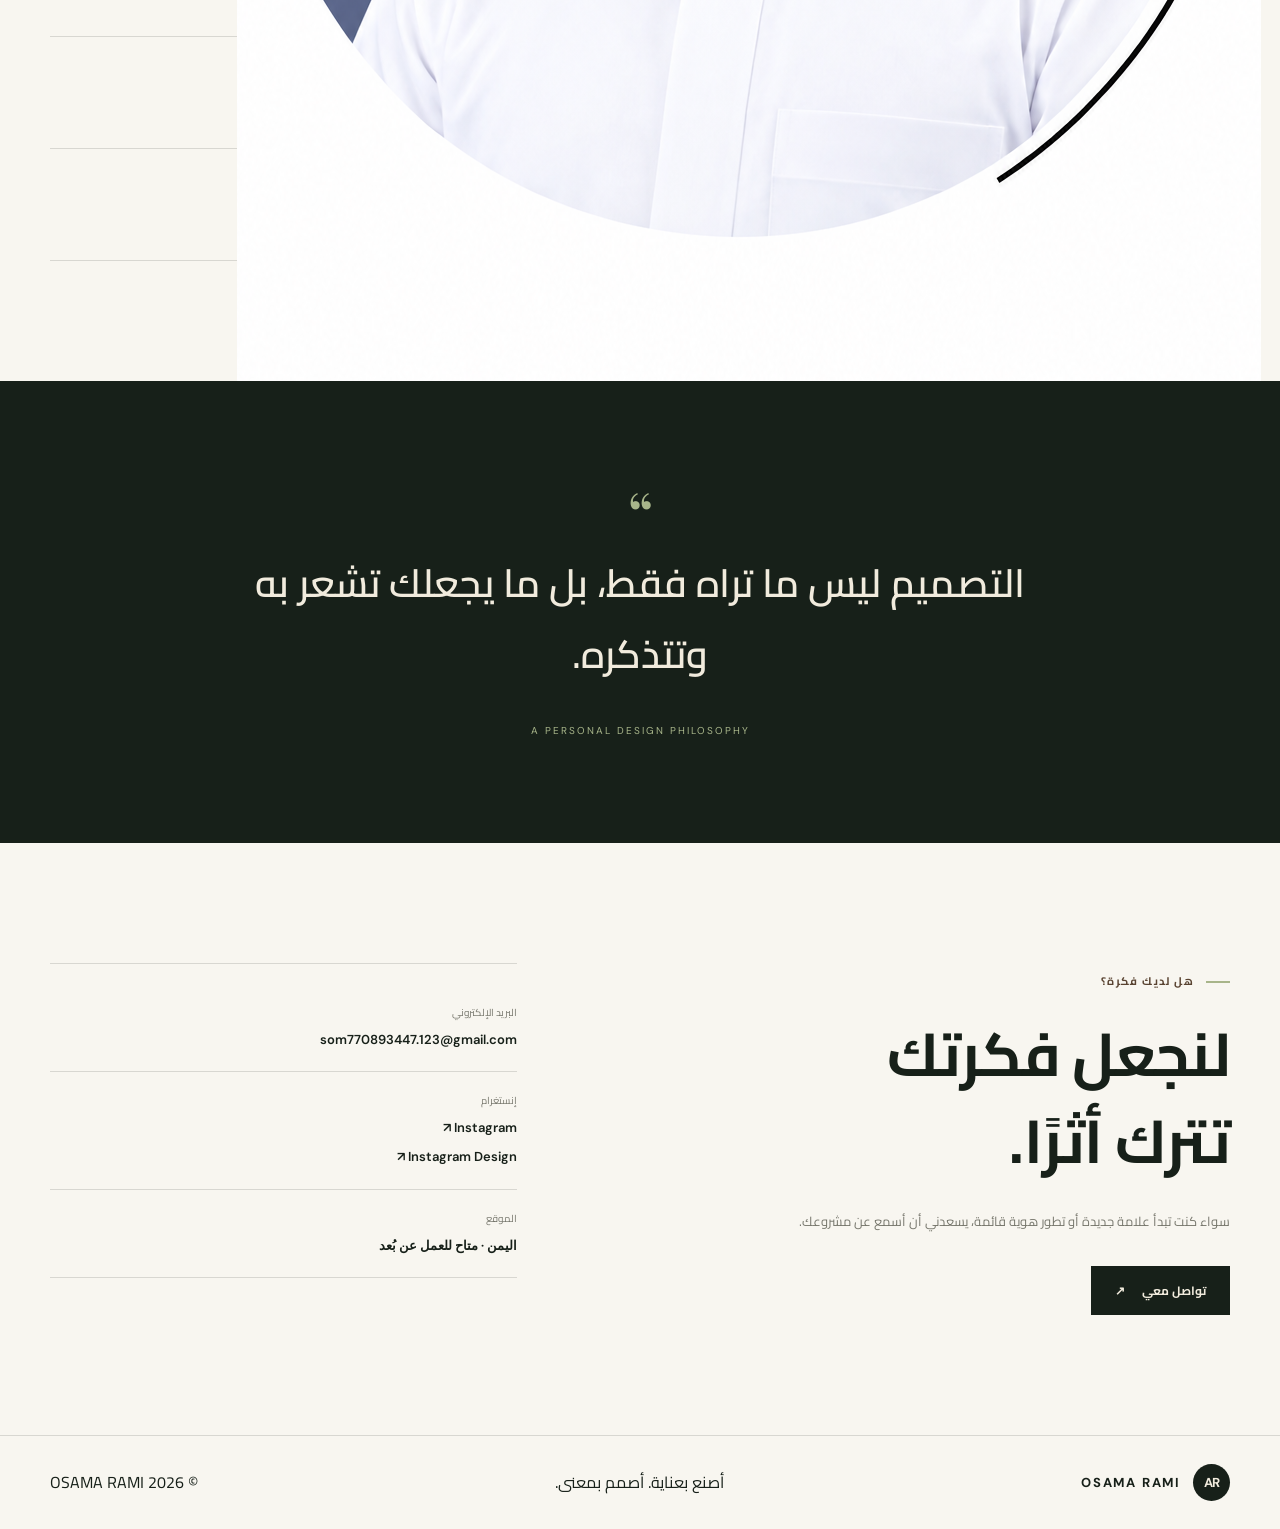
==== commit 7163152d: "Update index.html" ====
--- a/index.html
+++ b/index.html
@@ -235,12 +235,18 @@
 
     <!-- ABOUT -->
     <section class="about-section" id="about">
-      <div class="about-image">
-        <div class="about-image-frame">
-          <span class="about-monogram">AR</span>
-          <span class="about-image-caption">DESIGN WITH INTENTION.</span>
-        </div>
-      </div>
+      
+<div class="about-image">
+  <div class="about-image-frame">
+    <img
+      src="images/osama-rami.jpg"
+      alt="أسامة رامي، مصمم جرافيك"
+      class="about-portrait"
+      loading="lazy">
+    <span class="about-image-caption">DESIGN WITH INTENTION.</span>
+  </div>
+</div>
+
 
       <div class="about-copy">
         <span class="eyebrow"
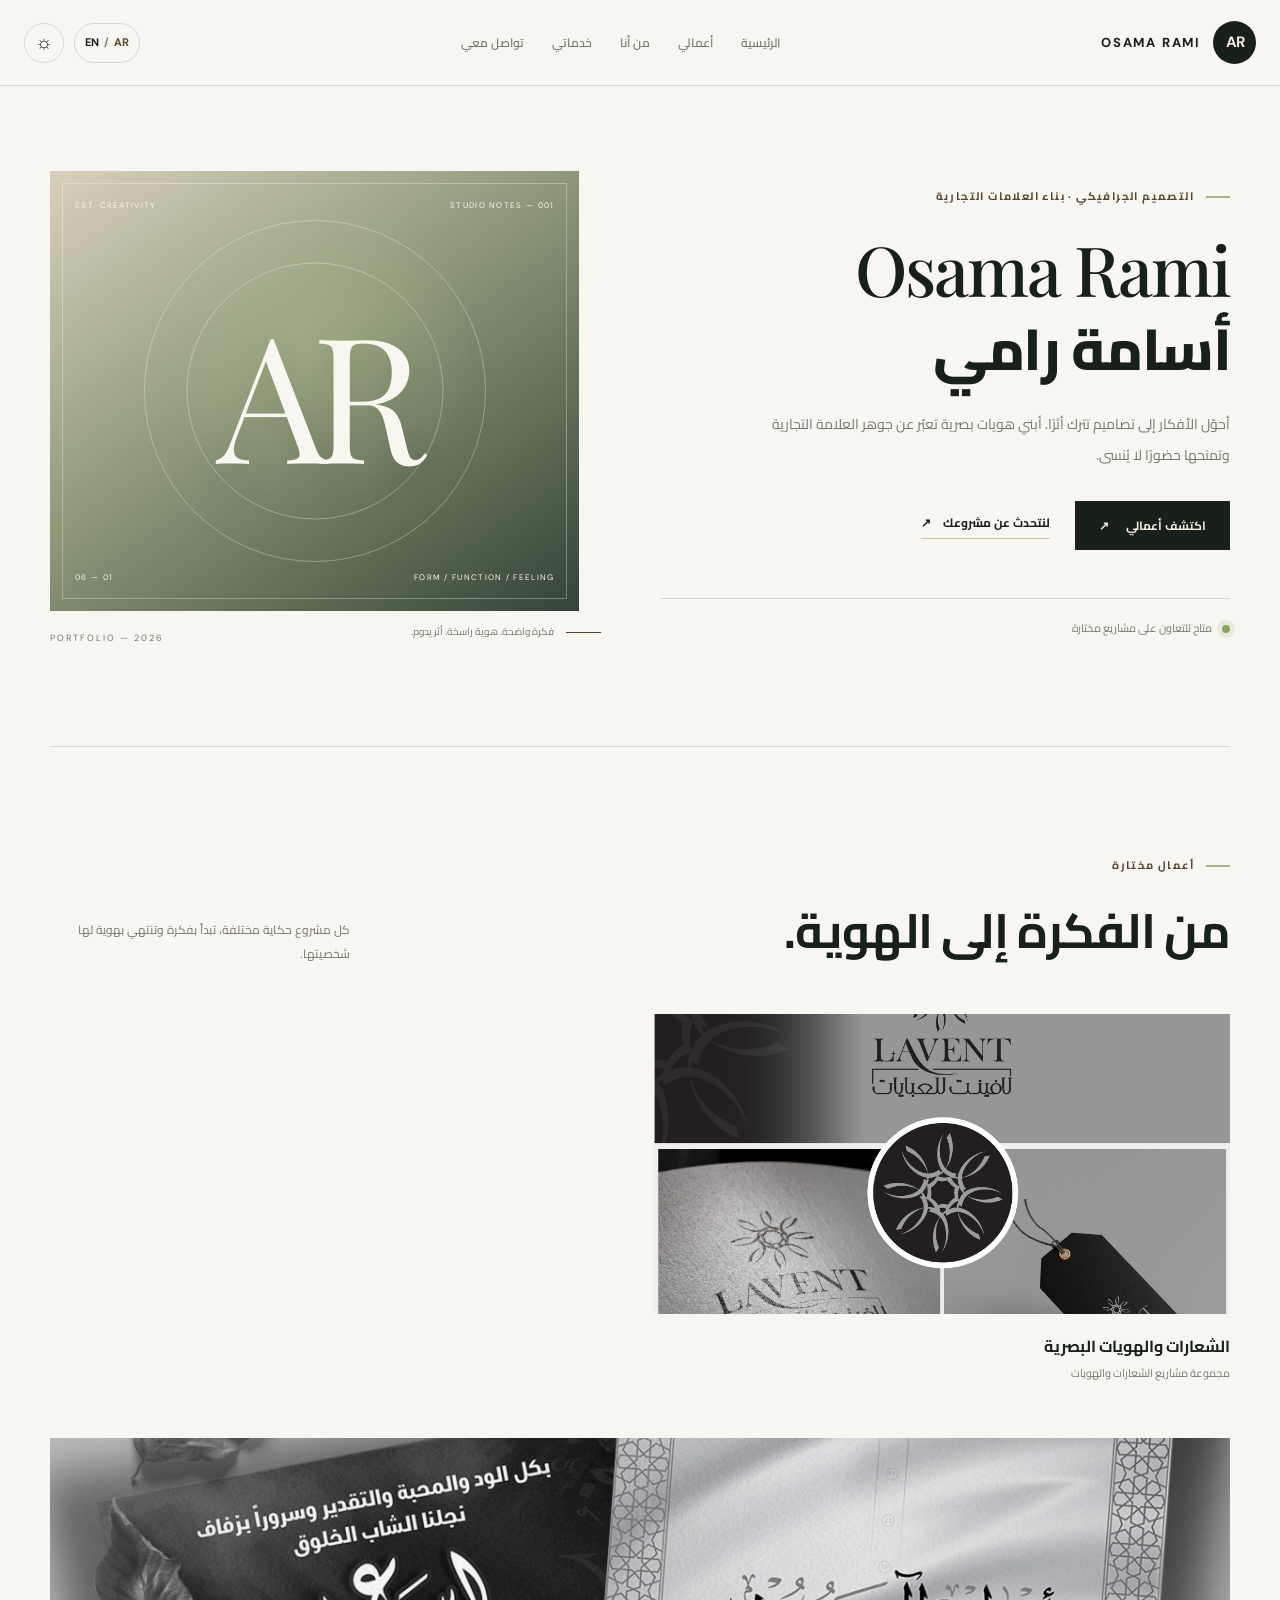
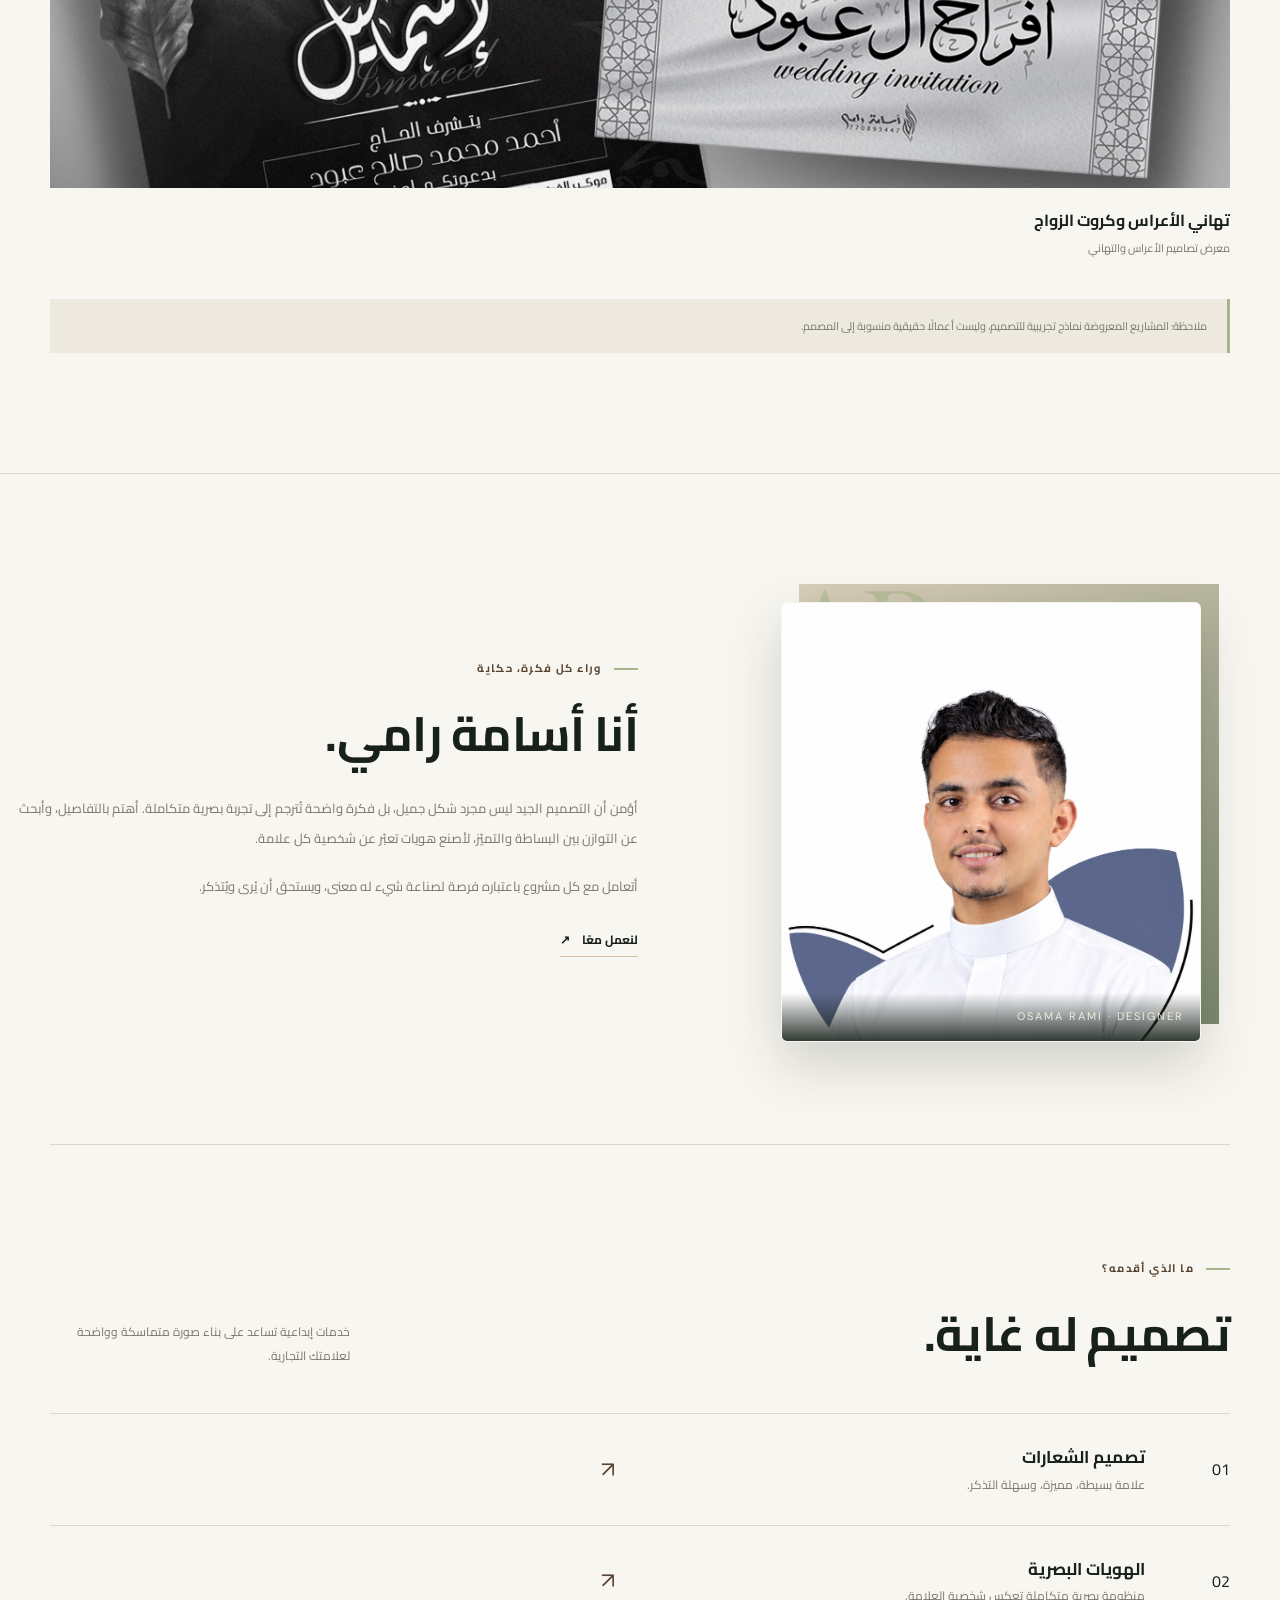
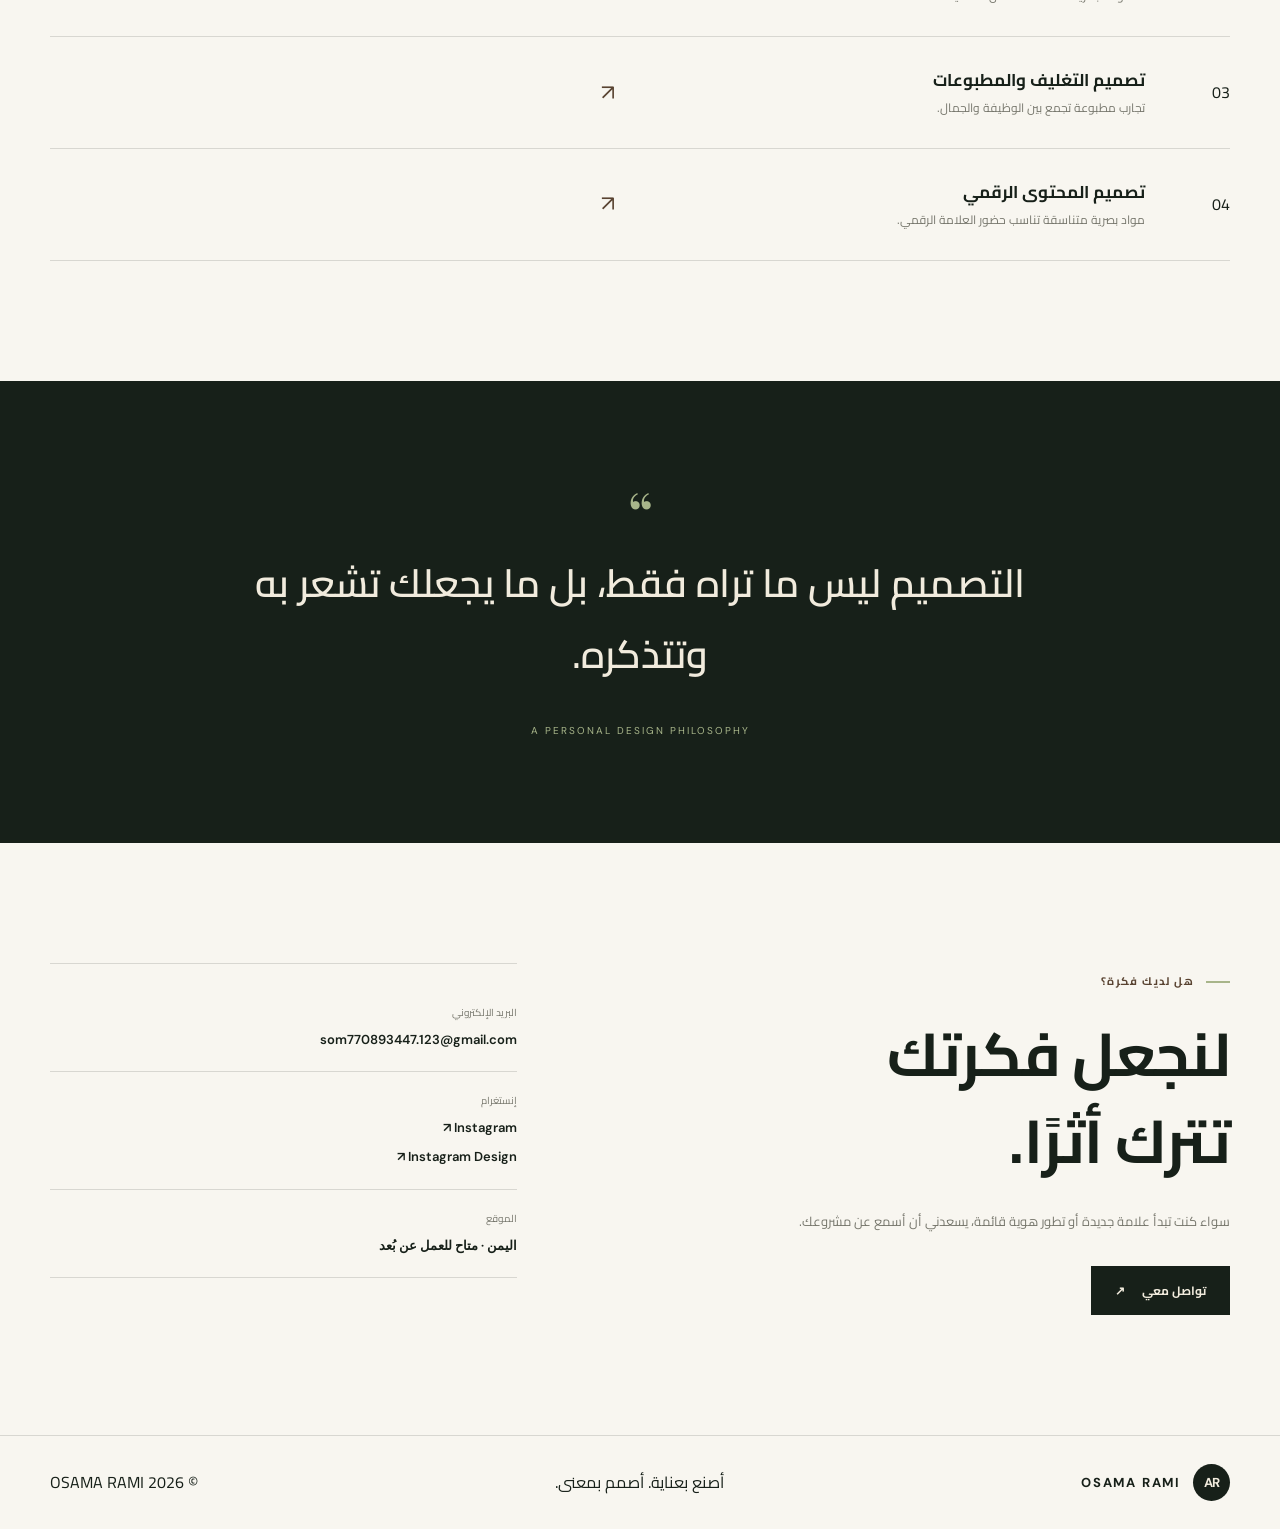
==== commit cc469d6b: "Update index.html" ====
--- a/index.html
+++ b/index.html
@@ -236,15 +236,16 @@
     <!-- ABOUT -->
     <section class="about-section" id="about">
       
-<div class="about-image">
+<div class="about-image about-image-floating">
   <div class="about-image-frame">
     <img
       src="images/osama-rami.jpg"
       alt="أسامة رامي، مصمم جرافيك"
       class="about-portrait"
       loading="lazy">
-    <span class="about-image-caption">DESIGN WITH INTENTION.</span>
+    <span class="about-image-caption">OSAMA RAMI · DESIGNER</span>
   </div>
+  <span class="portrait-decoration" aria-hidden="true">AR</span>
 </div>
 
 
--- a/style.css
+++ b/style.css
@@ -33,7 +33,9 @@
   background: var(--page);
   color: var(--espresso);
   line-height: 1.8;
-  overflow-x: hidden;
+  overflow-x: clip;
+  width: 100%;
+  min-width: 0;
   transition: background var(--transition), color var(--transition);
 }
 
@@ -107,20 +109,23 @@
 
 /* HEADER */
 
+
 .site-header {
   position: sticky;
   top: 0;
   z-index: 1000;
+  width: 100%;
   min-height: 86px;
-  padding: 0 max(32px, calc((100% - 1180px) / 2));
+  padding: 0 24px;
   display: flex;
   align-items: center;
   justify-content: space-between;
   gap: 28px;
-  background: color-mix(in srgb, var(--page) 92%, transparent);
-  backdrop-filter: blur(18px);
+  background: var(--page);
   border-bottom: 1px solid var(--line);
-}
+  box-sizing: border-box;
+}
+
 
 .brand,
 .footer-brand {
@@ -1430,3 +1435,105 @@
 }
 
 /* END OF STYLE.CSS */
+
+
+.about-image-frame {
+  position: relative;
+  overflow: hidden;
+}
+
+.about-portrait {
+  display: block;
+  width: 100%;
+  height: 100%;
+  min-height: 0;
+  object-fit: cover;
+  object-position: center top;
+}
+
+.about-image-caption {
+  position: absolute;
+  bottom: 0;
+  right: 0;
+  left: 0;
+  z-index: 2;
+}
+
+/* Floating personal portrait */
+.about-image-floating {
+  position: relative;
+  width: 100%;
+  max-width: 420px;
+  min-width: 0;
+  margin-inline: auto;
+  isolation: isolate;
+}
+
+.about-image-floating .about-image-frame {
+  position: relative;
+  width: 100%;
+  height: 440px;
+  max-height: 70vh;
+  min-height: 280px;
+  overflow: hidden;
+  border-radius: 6px;
+  box-shadow: 0 22px 55px rgba(23, 32, 25, 0.18);
+  background: var(--card);
+}
+
+.about-image-floating .about-portrait {
+  display: block;
+  width: 100%;
+  height: 100%;
+  min-height: 0;
+  object-fit: cover;
+  object-position: center top;
+}
+
+.about-image-floating .about-image-caption {
+  position: absolute;
+  right: 0;
+  bottom: 0;
+  left: 0;
+  z-index: 2;
+  padding: 14px 16px;
+  color: #F1EBDD;
+  background: linear-gradient(transparent, rgba(23, 32, 25, 0.88));
+  font-family: 'DM Sans', sans-serif;
+  font-size: 11px;
+  letter-spacing: 2px;
+}
+
+.portrait-decoration {
+  position: absolute;
+  z-index: -1;
+  top: -18px;
+  left: -12px;
+  color: var(--pistachio);
+  font-family: 'Playfair Display', serif;
+  font-size: clamp(70px, 12vw, 120px);
+  line-height: 1;
+  opacity: 0.55;
+  pointer-events: none;
+}
+
+@media (max-width: 600px) {
+  .about-image-floating {
+    width: calc(100% - 24px);
+    max-width: 340px;
+  }
+
+  .about-image-floating .about-image-frame {
+    height: 360px;
+    max-height: none;
+    min-height: 0;
+  }
+
+  .portrait-decoration {
+    top: -12px;
+    left: -8px;
+    font-size: 76px;
+  }
+}
+
+
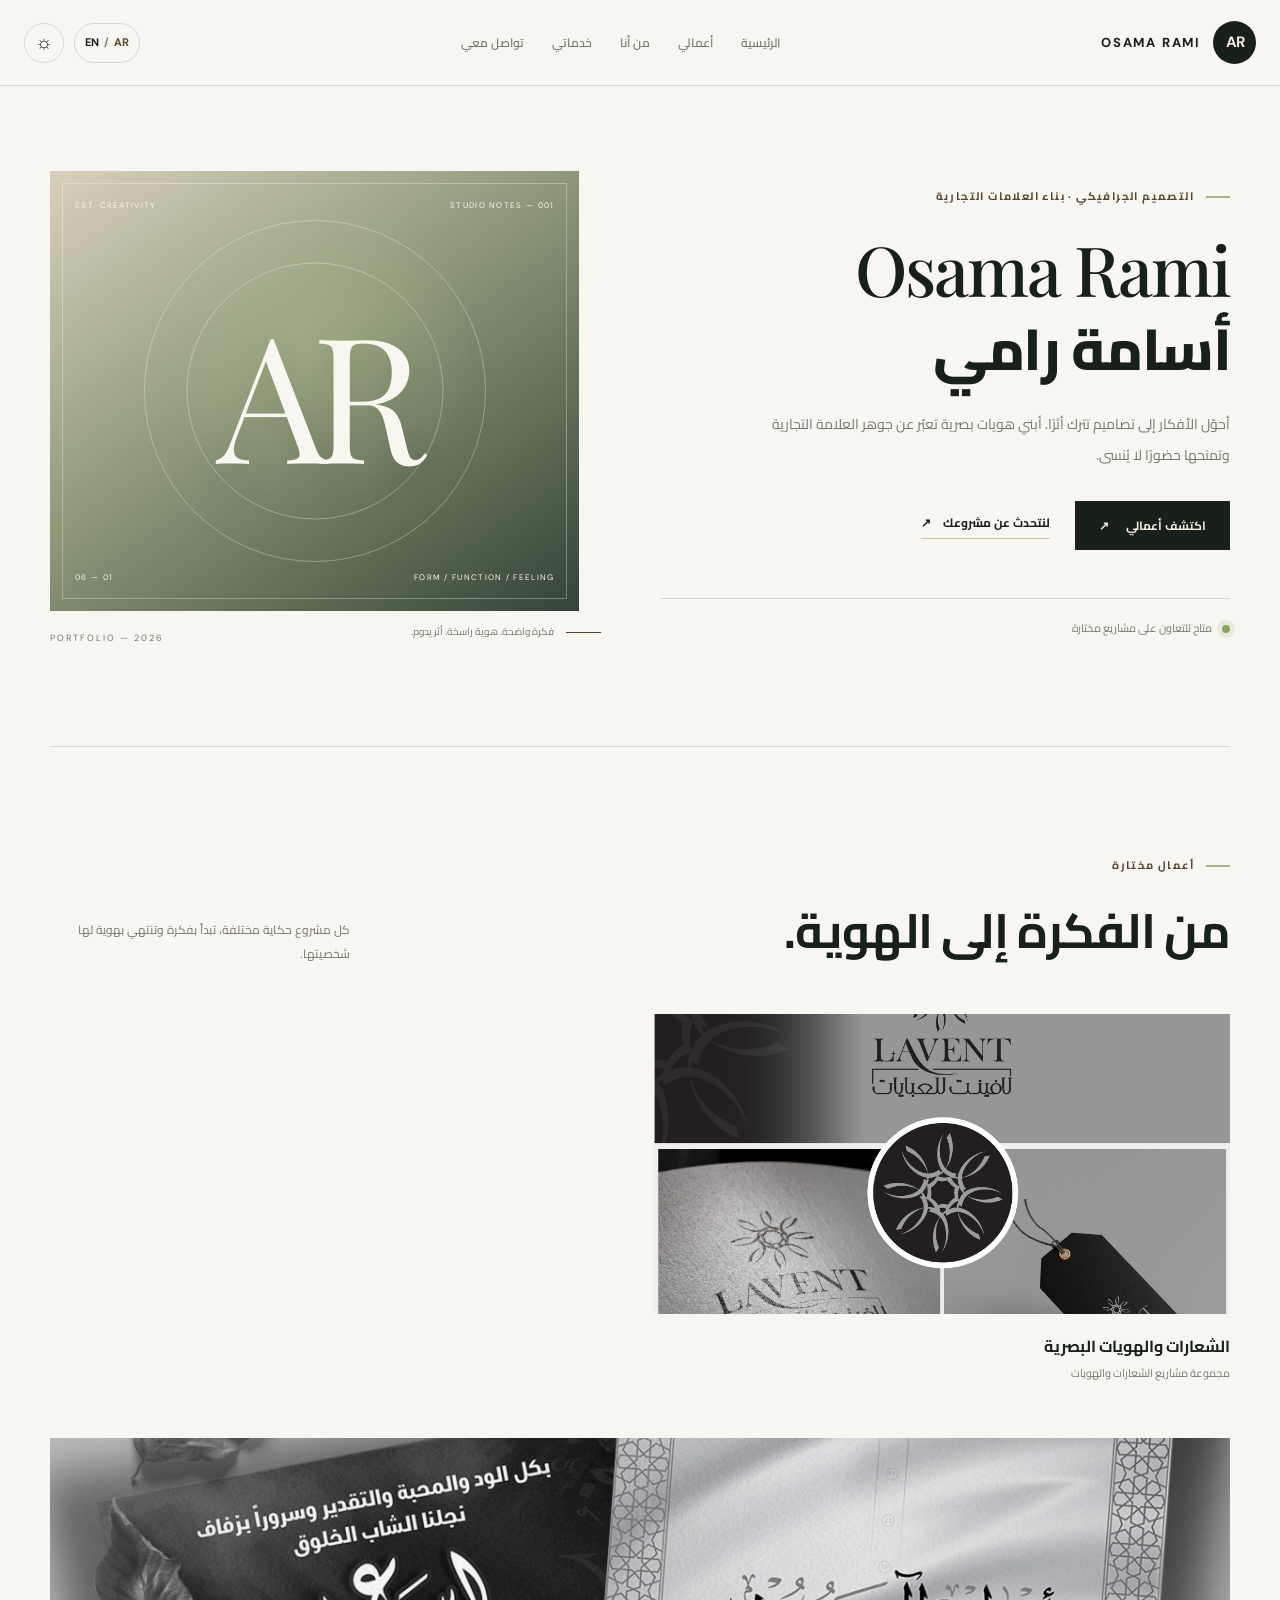
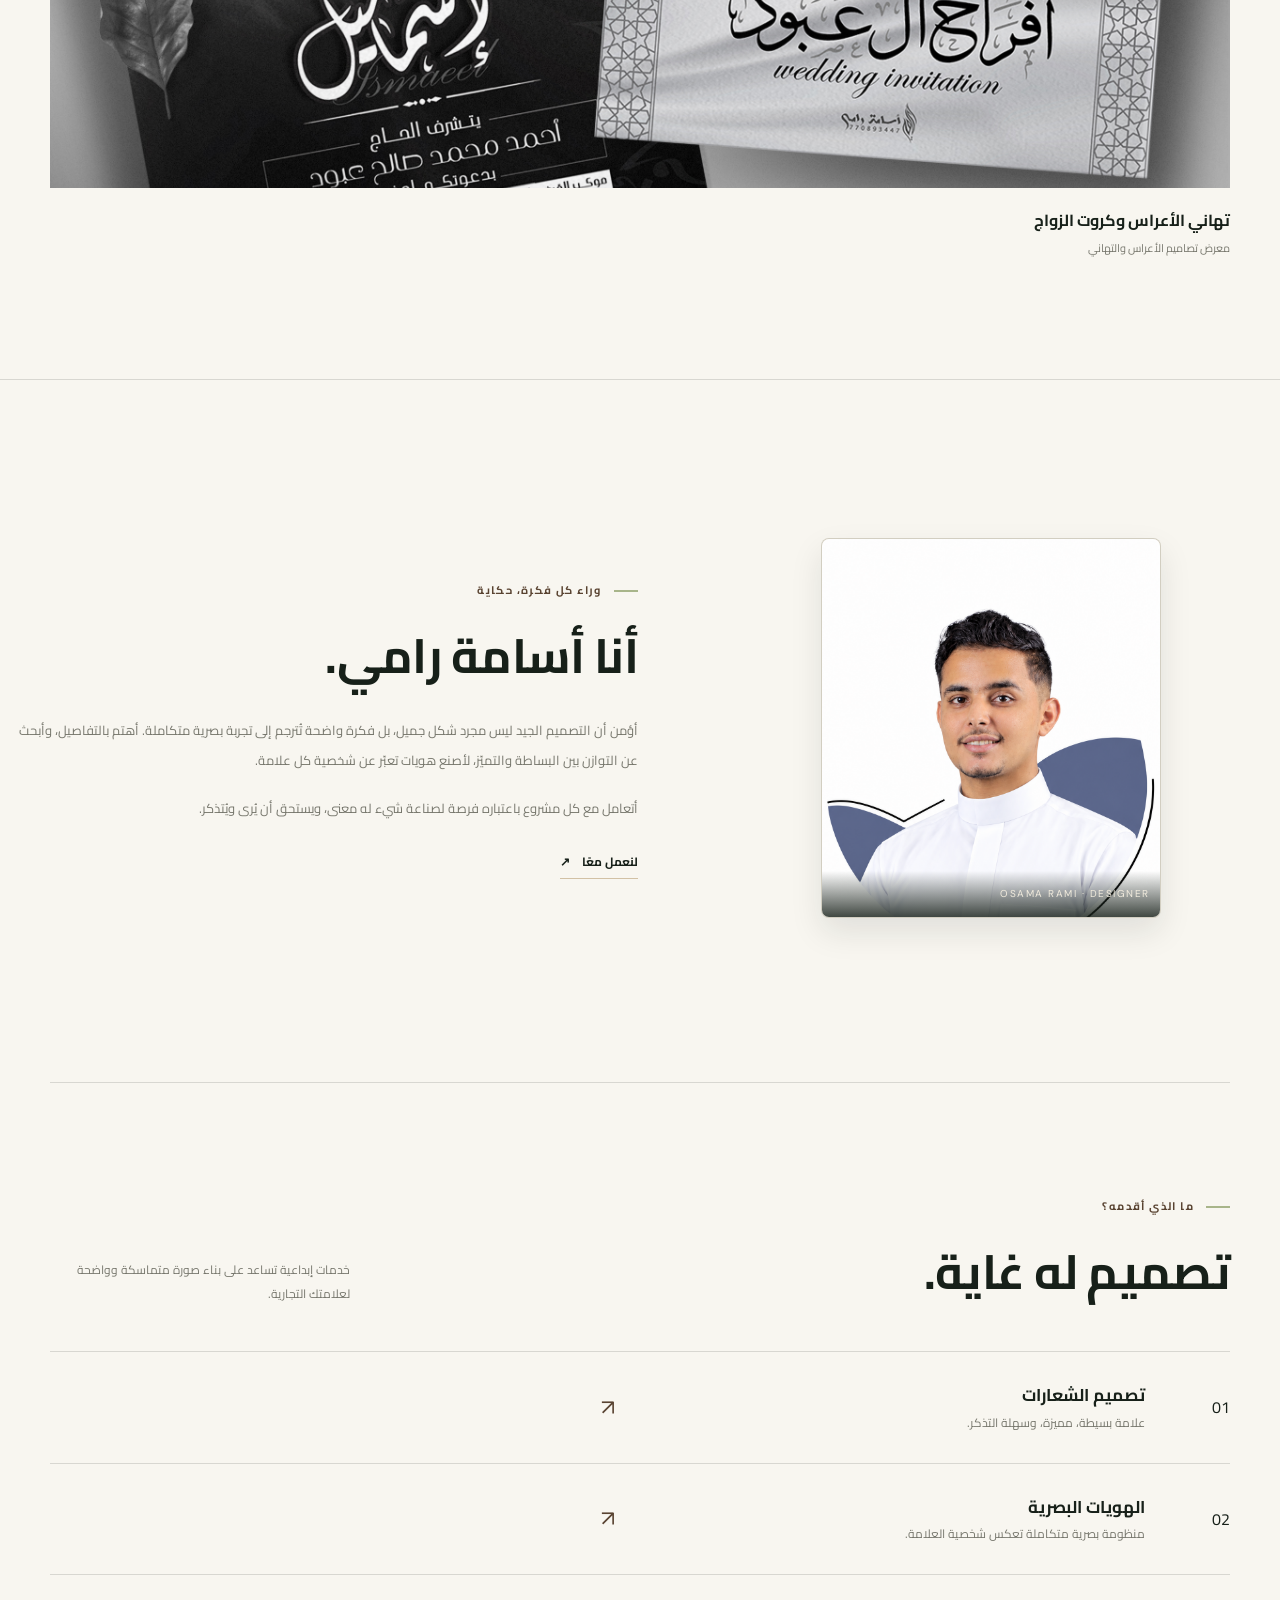
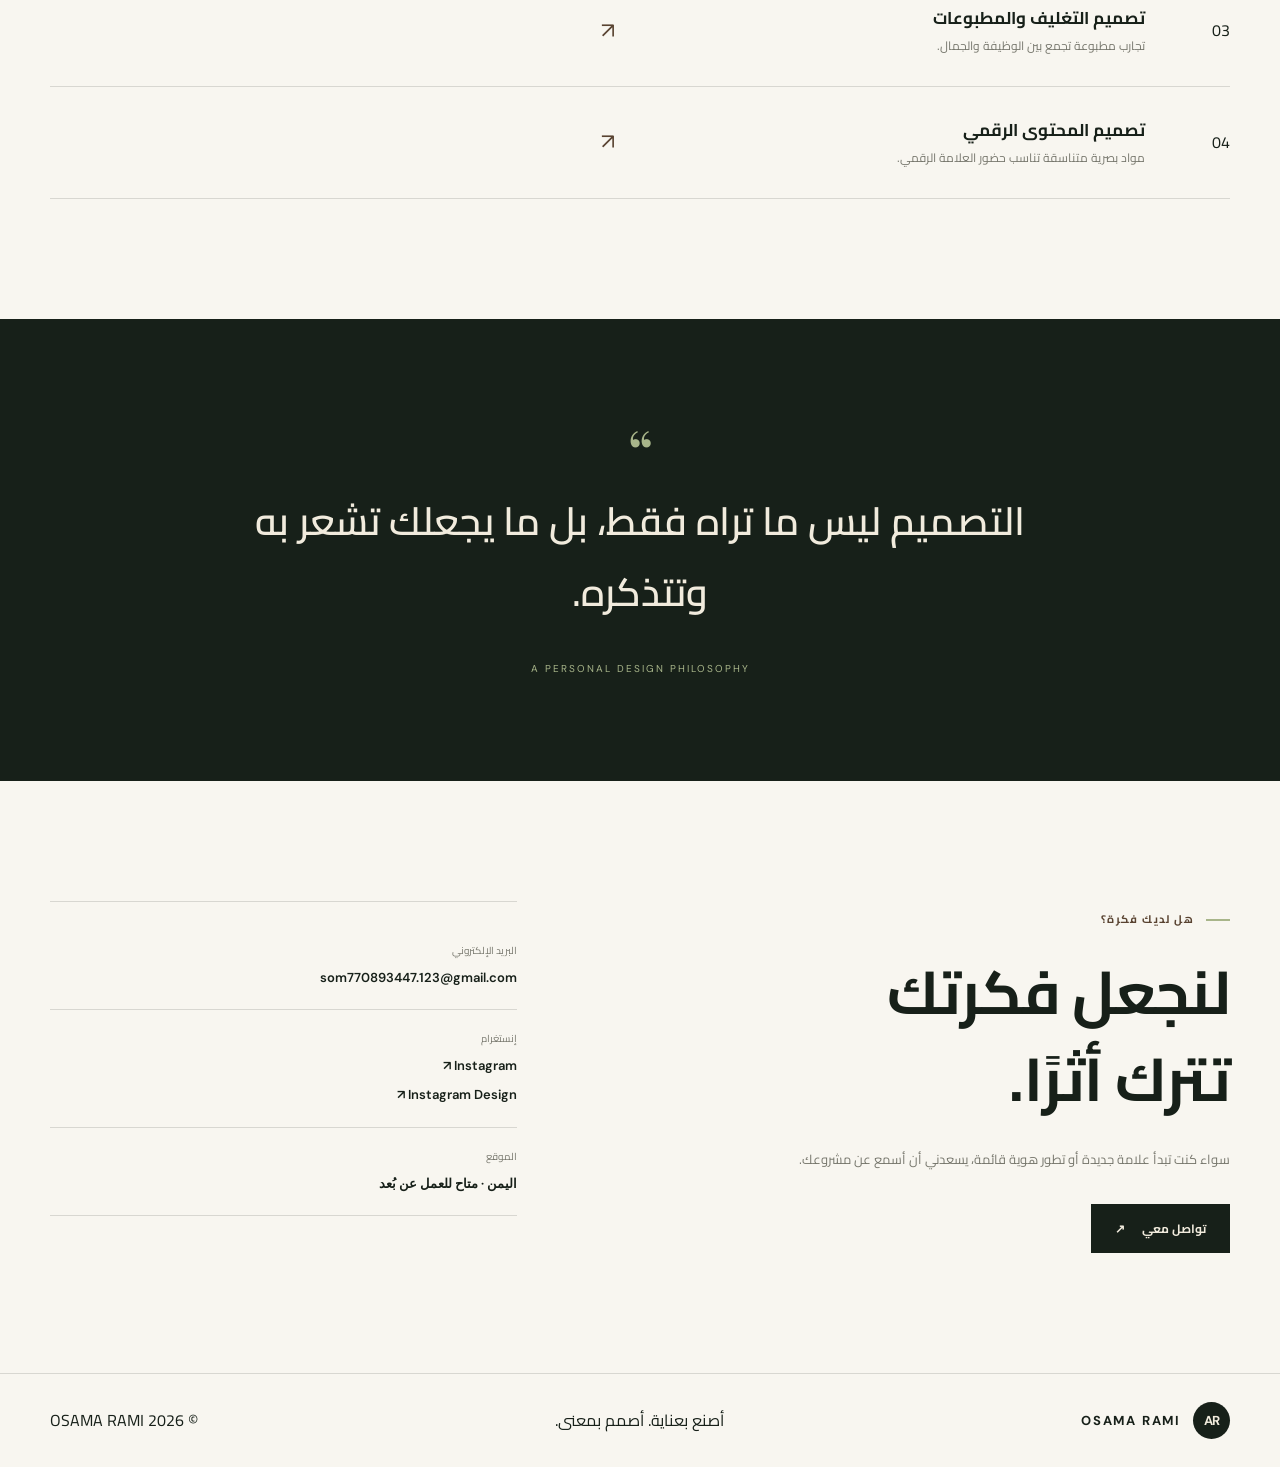
==== commit c641c2b9: "Update index.html" ====
--- a/index.html
+++ b/index.html
@@ -226,11 +226,7 @@
 </div>
 
 
-      <p class="demo-notice"
-         data-ar="ملاحظة: المشاريع المعروضة نماذج تجريبية للتصميم، وليست أعمالًا حقيقية منسوبة إلى المصمم."
-         data-en="Note: These are illustrative concept projects, not verified client work.">
-        ملاحظة: المشاريع المعروضة نماذج تجريبية للتصميم، وليست أعمالًا حقيقية منسوبة إلى المصمم.
-      </p>
+    
     </section>
 
     <!-- ABOUT -->
--- a/style.css
+++ b/style.css
@@ -1490,50 +1490,69 @@
   object-position: center top;
 }
 
+/* Centered personal portrait */
+.about-image-floating {
+  position: relative;
+  display: flex;
+  justify-content: center;
+  align-items: center;
+  width: 100%;
+  max-width: 100%;
+  min-width: 0;
+  margin: 0 auto 32px;
+  padding: 18px 16px;
+  background: transparent;
+  isolation: isolate;
+}
+
+.about-image-floating .about-image-frame {
+  position: relative;
+  width: min(100%, 340px);
+  height: 380px;
+  min-height: 0;
+  overflow: hidden;
+  border: 1px solid var(--line);
+  border-radius: 8px;
+  background: var(--cream);
+  box-shadow: 0 14px 32px rgba(23, 32, 25, 0.10);
+}
+
+.about-image-floating .about-portrait {
+  display: block;
+  width: 100%;
+  height: 100%;
+  min-height: 0;
+  object-fit: cover;
+  object-position: center top;
+}
+
 .about-image-floating .about-image-caption {
   position: absolute;
   right: 0;
   bottom: 0;
   left: 0;
   z-index: 2;
-  padding: 14px 16px;
+  padding: 14px 10px;
   color: #F1EBDD;
-  background: linear-gradient(transparent, rgba(23, 32, 25, 0.88));
+  background: linear-gradient(transparent, rgba(23, 32, 25, 0.82));
+  text-align: center;
   font-family: 'DM Sans', sans-serif;
-  font-size: 11px;
-  letter-spacing: 2px;
-}
-
-.portrait-decoration {
-  position: absolute;
-  z-index: -1;
-  top: -18px;
-  left: -12px;
-  color: var(--pistachio);
-  font-family: 'Playfair Display', serif;
-  font-size: clamp(70px, 12vw, 120px);
-  line-height: 1;
-  opacity: 0.55;
-  pointer-events: none;
+  font-size: 10px;
+  letter-spacing: 1.5px;
+}
+
+.about-image-floating .portrait-decoration {
+  display: none;
 }
 
 @media (max-width: 600px) {
   .about-image-floating {
-    width: calc(100% - 24px);
-    max-width: 340px;
+    padding: 12px 16px;
+    margin-bottom: 24px;
   }
 
   .about-image-floating .about-image-frame {
-    height: 360px;
-    max-height: none;
-    min-height: 0;
-  }
-
-  .portrait-decoration {
-    top: -12px;
-    left: -8px;
-    font-size: 76px;
-  }
-}
-
-
+    width: min(100%, 310px);
+    height: 350px;
+  }
+}
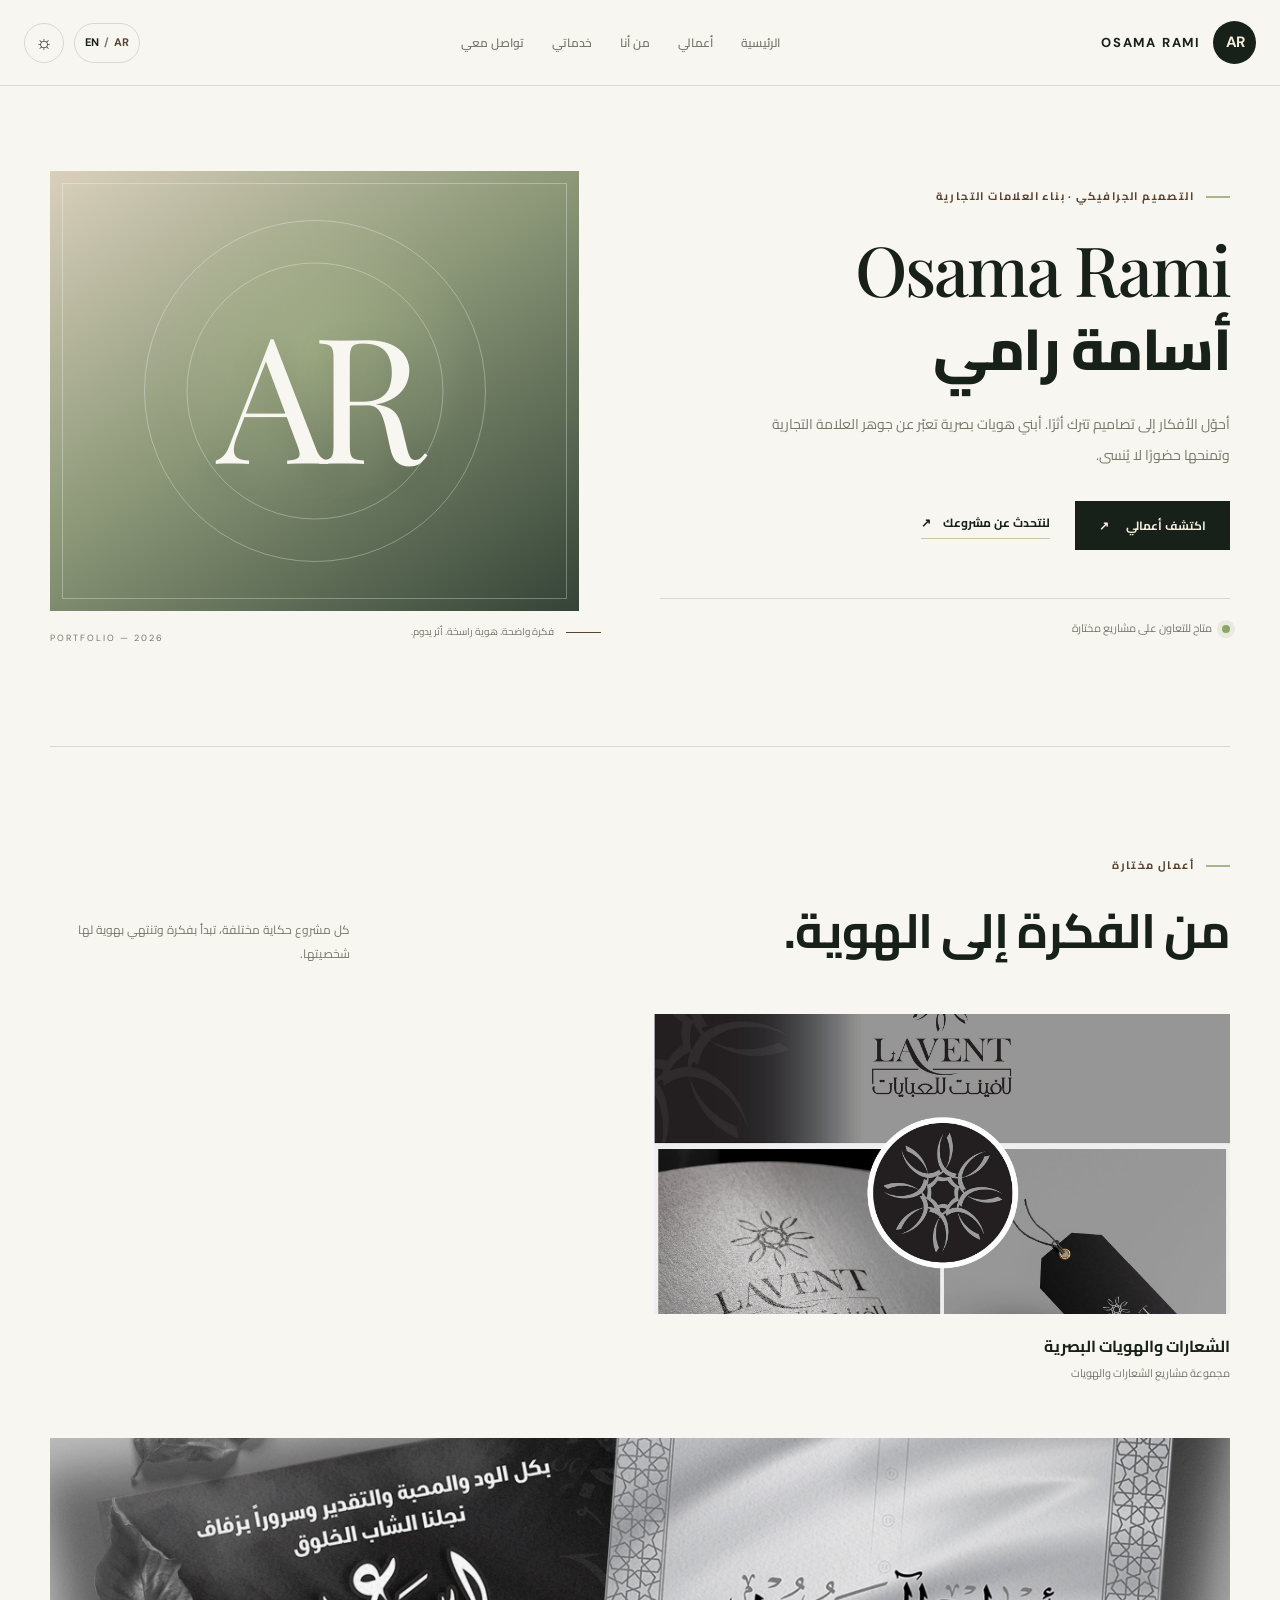
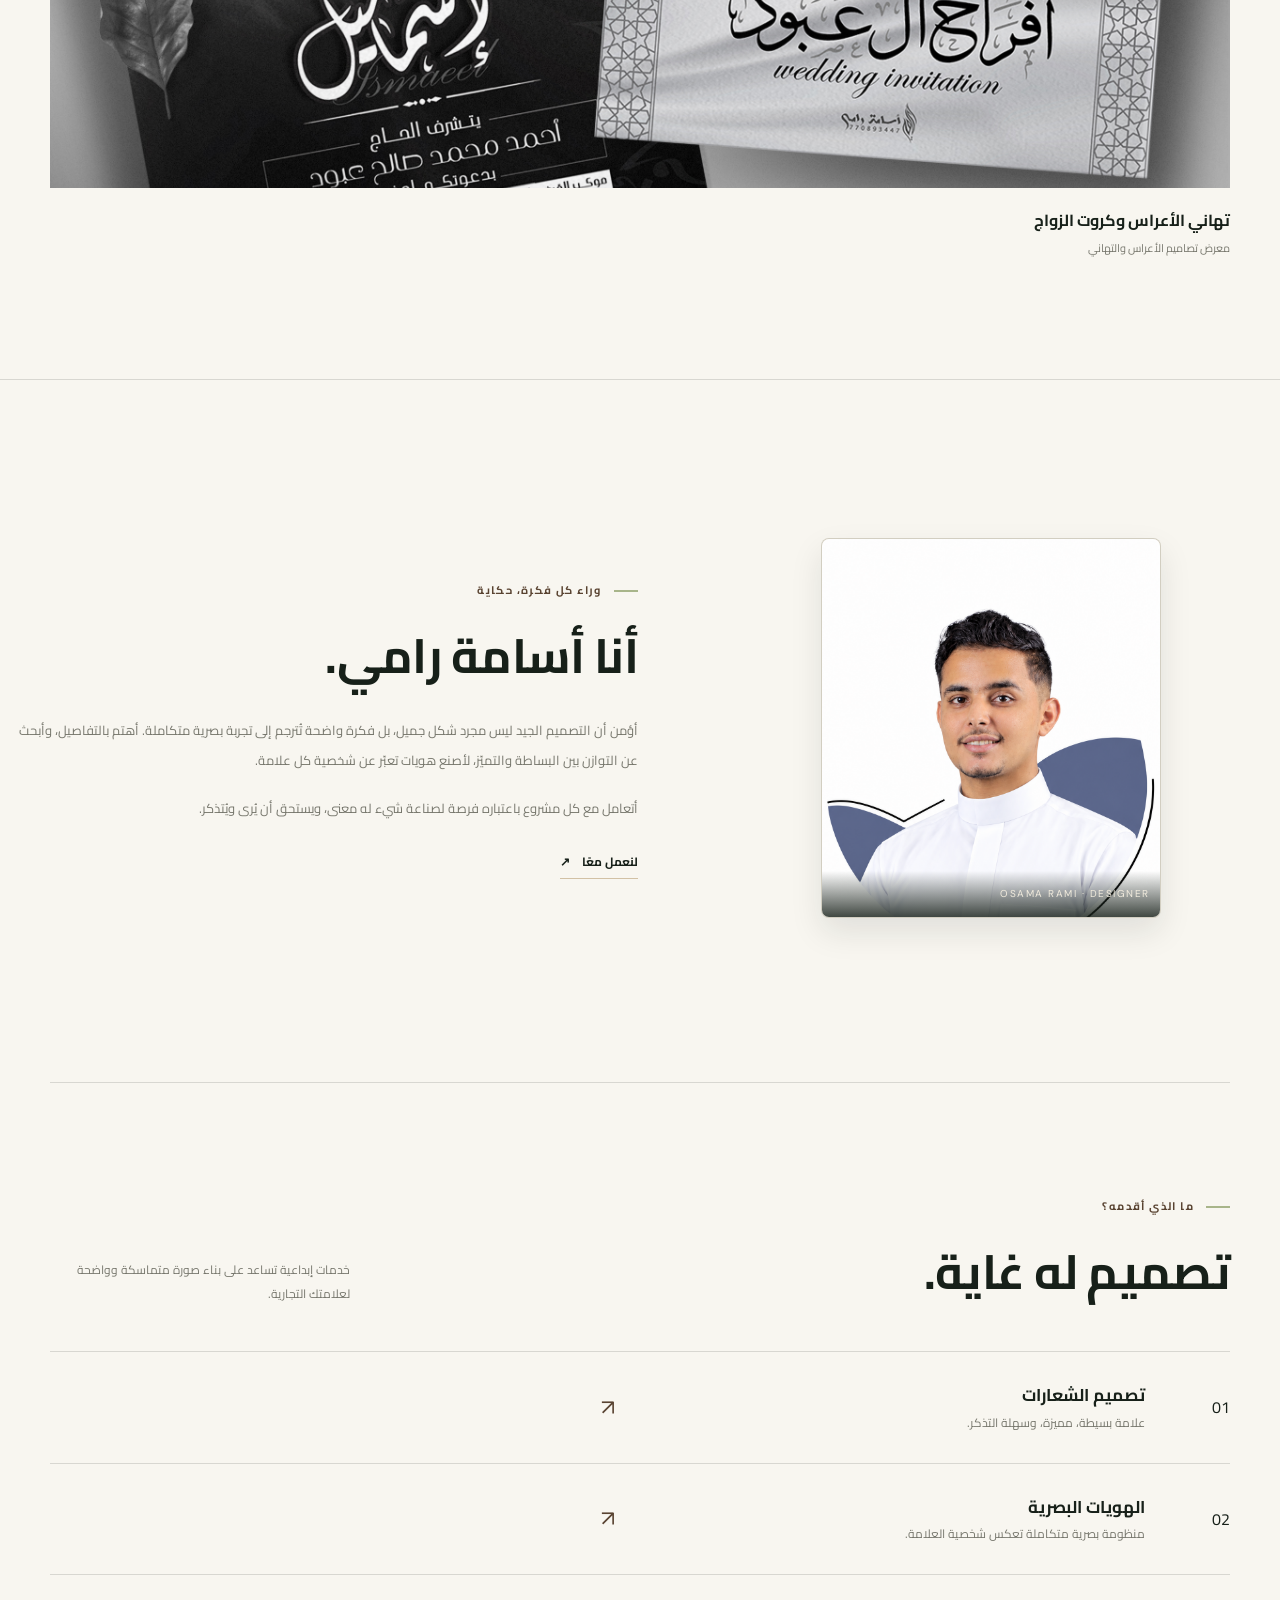
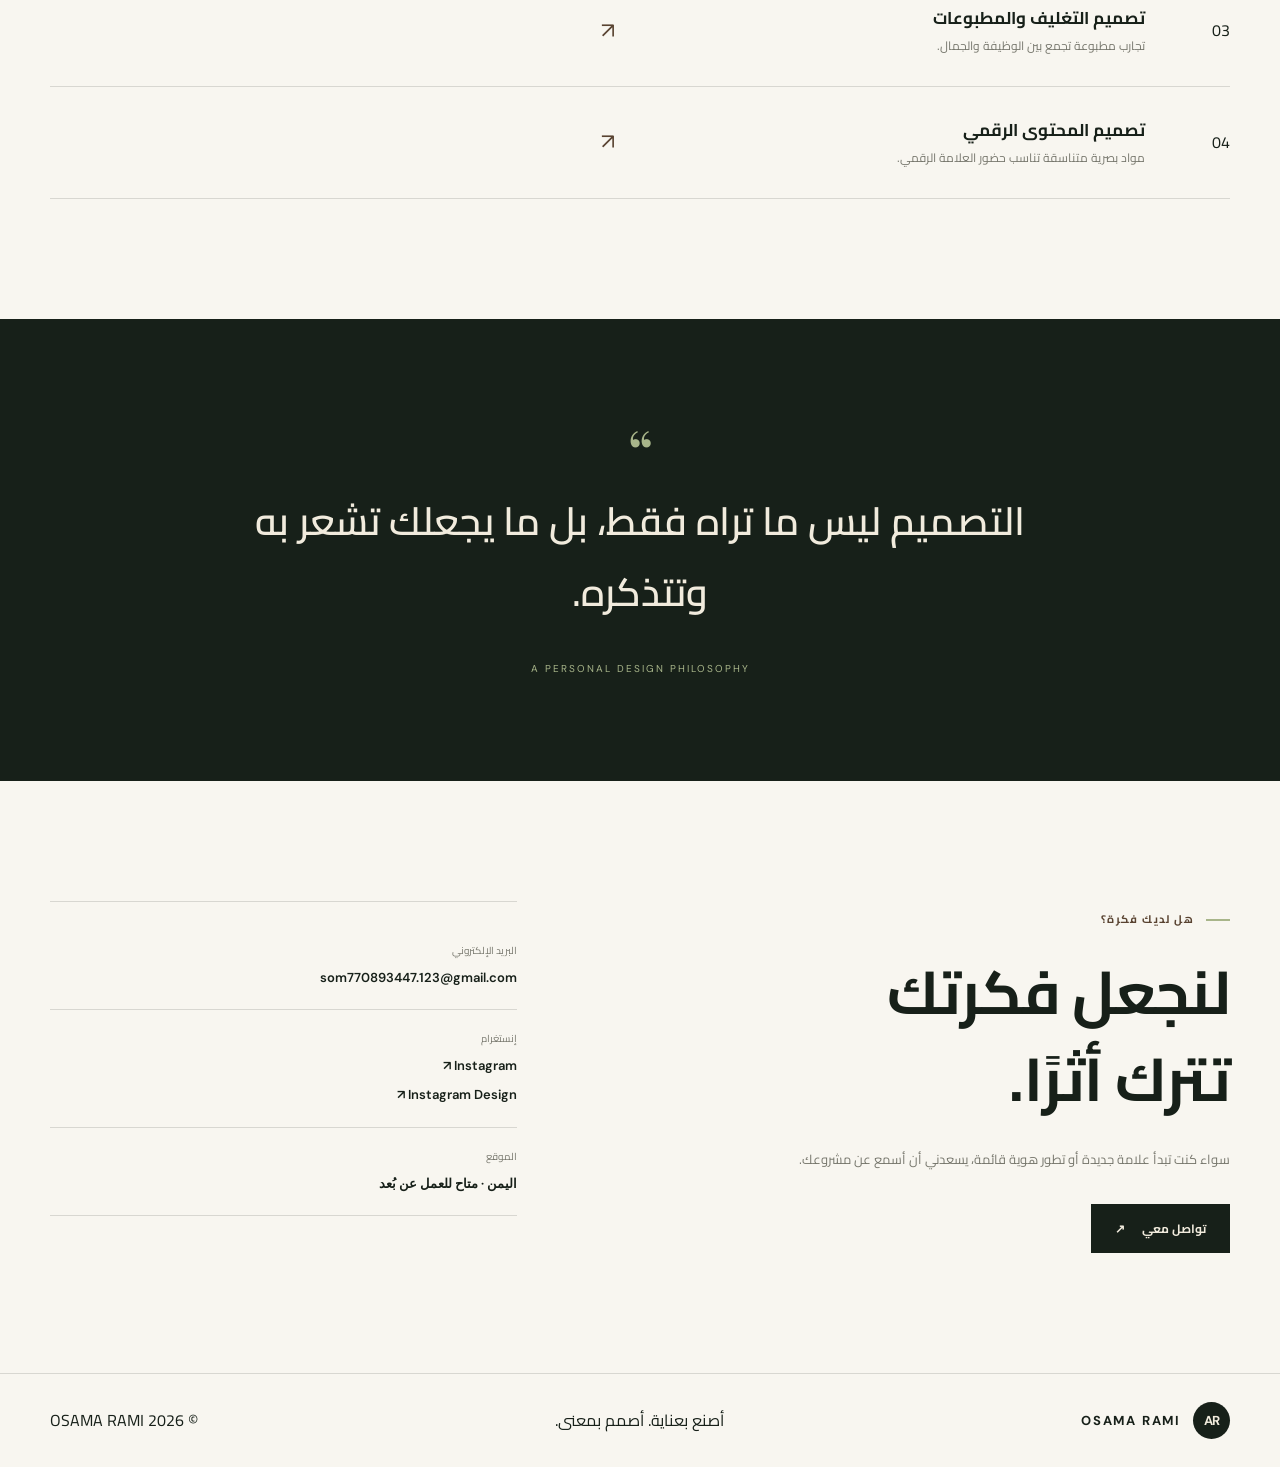
==== commit 9ed8f06c: "Update index.html" ====
--- a/index.html
+++ b/index.html
@@ -114,17 +114,11 @@
         <div class="hero-image image-branding" role="img" aria-label="عرض فني لهوية بصرية">
           <div class="visual-overlay"></div>
 
-          <div class="visual-topline">
-            <span>STUDIO NOTES — 001</span>
-            <span>EST. CREATIVITY</span>
-          </div>
+          
 
           <div class="visual-monogram">AR</div>
 
-          <div class="visual-bottomline">
-            <span>FORM / FUNCTION / FEELING</span>
-            <span>01 — 06</span>
-          </div>
+          
         </div>
 
         <div class="hero-side-note">
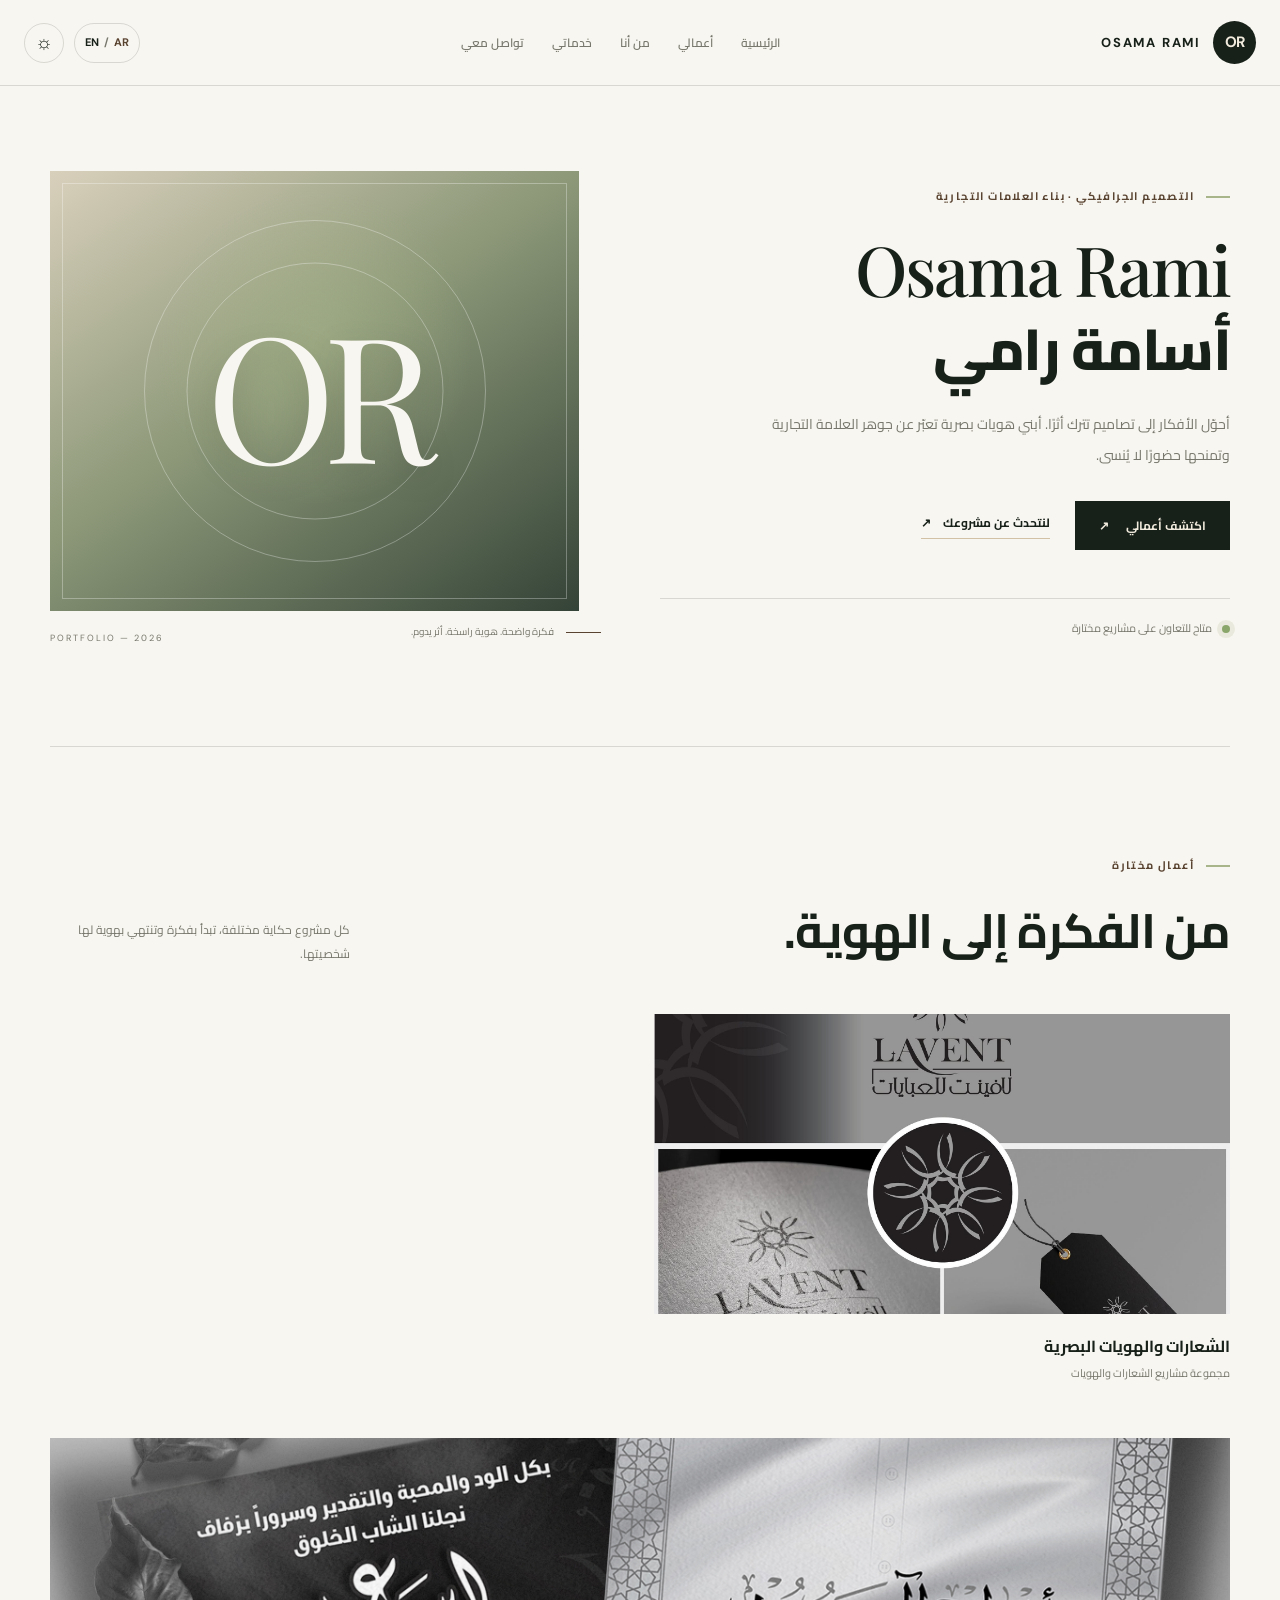
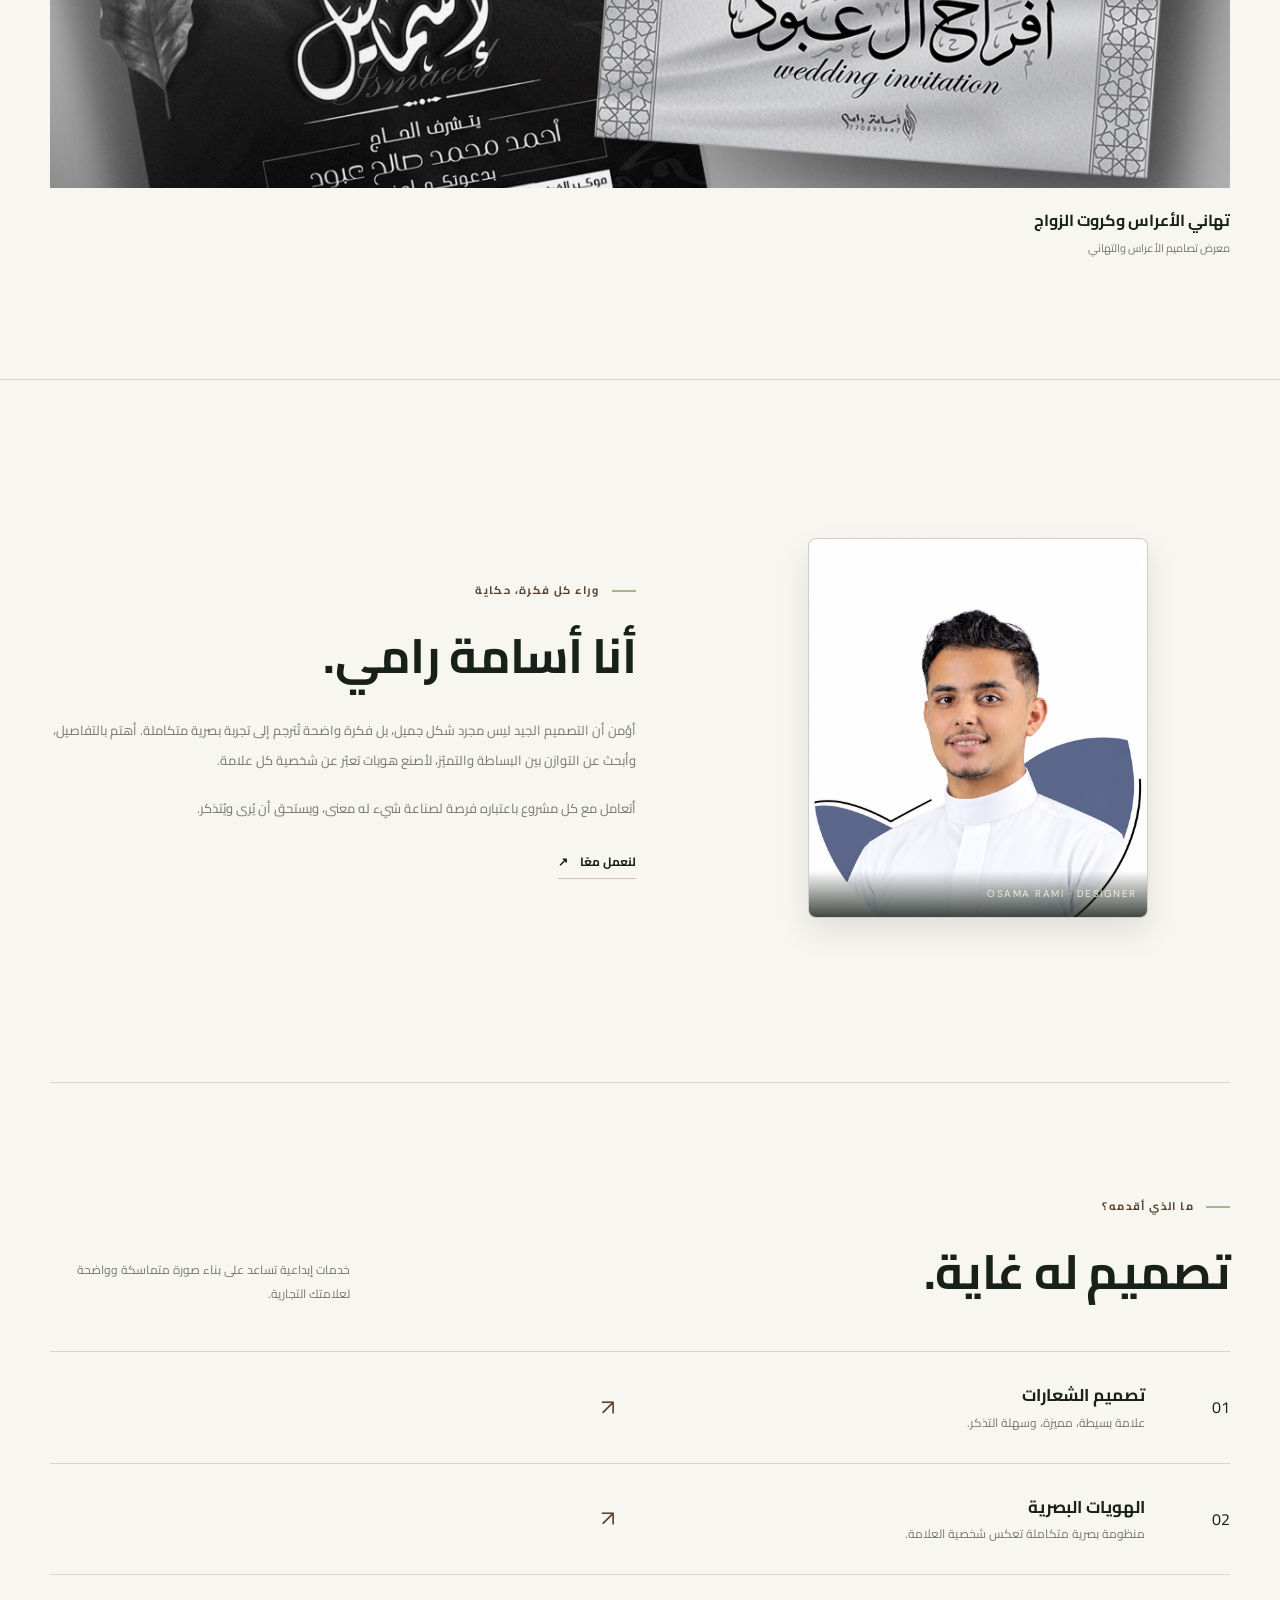
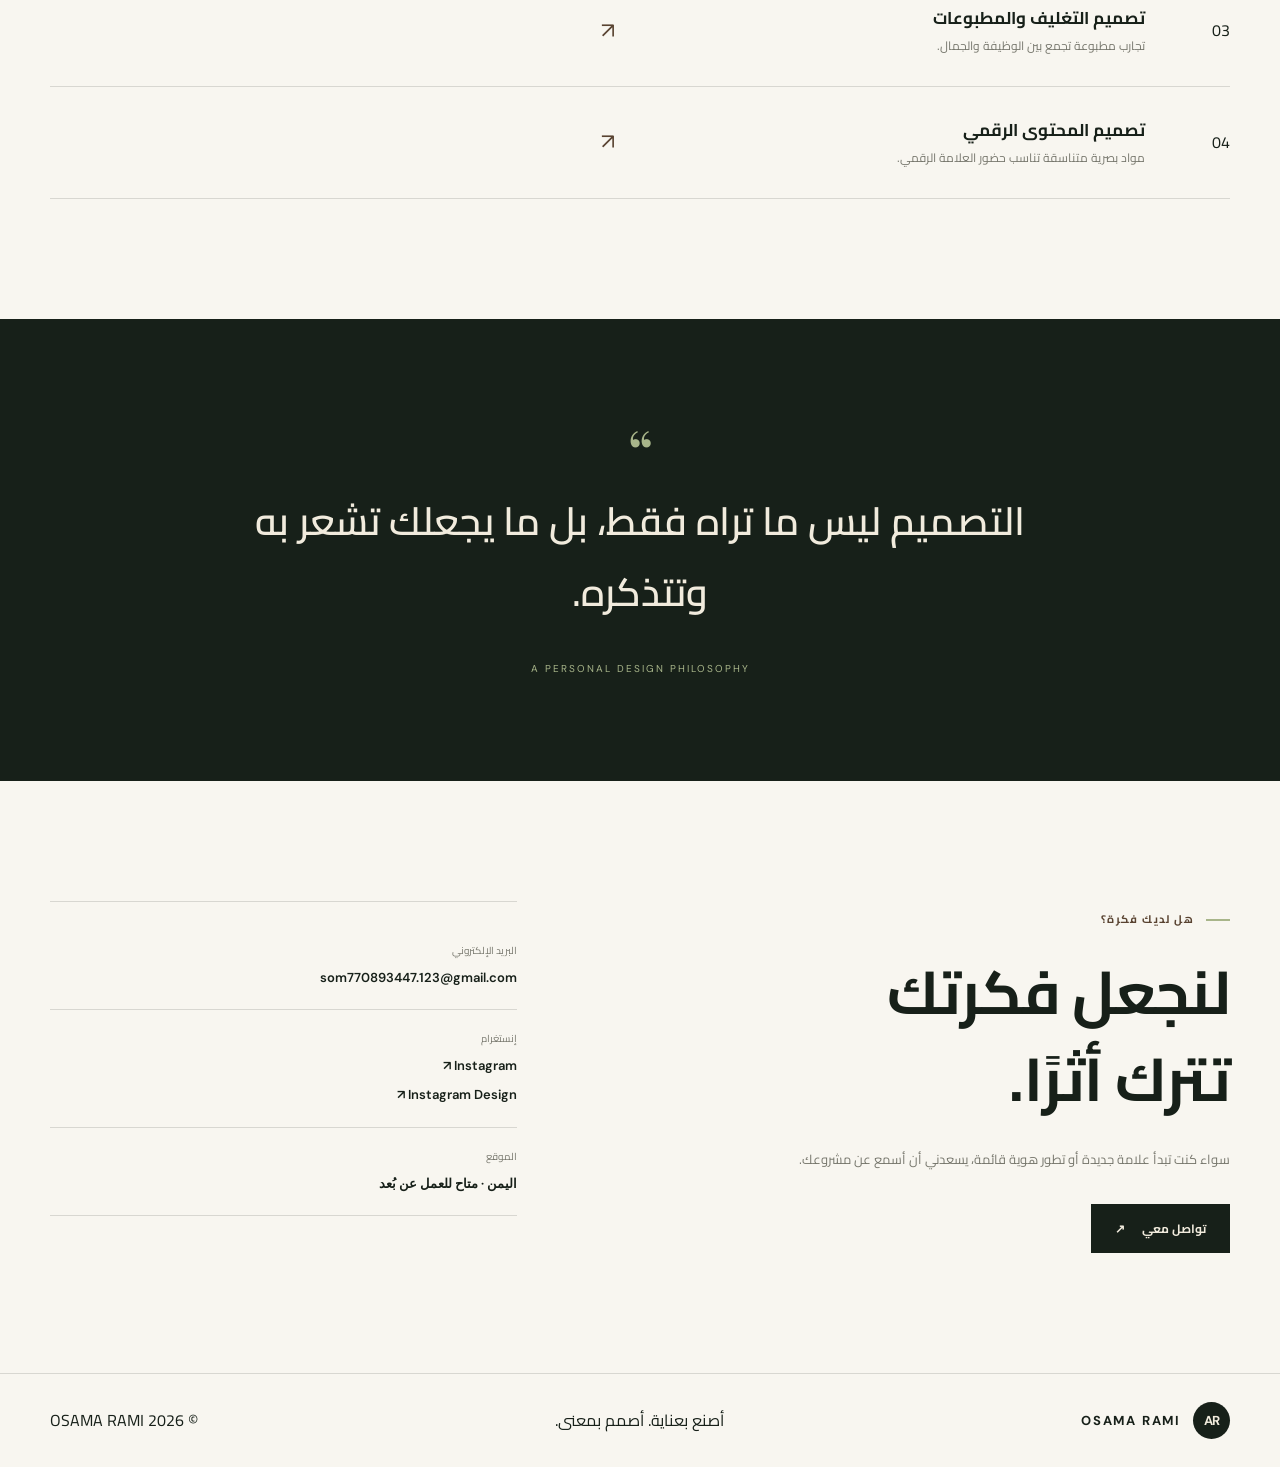
==== commit 90d8effc: "Update index.html" ====
--- a/index.html
+++ b/index.html
@@ -29,7 +29,7 @@
 
   <header class="site-header" id="top">
     <a class="brand" href="#top" aria-label="Osama Rami Home">
-      <span class="brand-mark">AR</span>
+      <span class="brand-mark">OR</span>
       <span class="brand-name">OSAMA RAMI</span>
     </a>
 
@@ -116,7 +116,7 @@
 
           
 
-          <div class="visual-monogram">AR</div>
+          <div class="visual-monogram">OR</div>
 
           
         </div>
--- a/style.css
+++ b/style.css
@@ -1556,3 +1556,20 @@
     height: 350px;
   }
 }
+
+/* Better spacing for About section */
+.about-section {
+  padding-inline: 24px;
+}
+
+@media (max-width: 760px) {
+  .about-section {
+    padding-inline: 20px;
+  }
+}
+
+@media (max-width: 420px) {
+  .about-section {
+    padding-inline: 18px;
+  }
+}
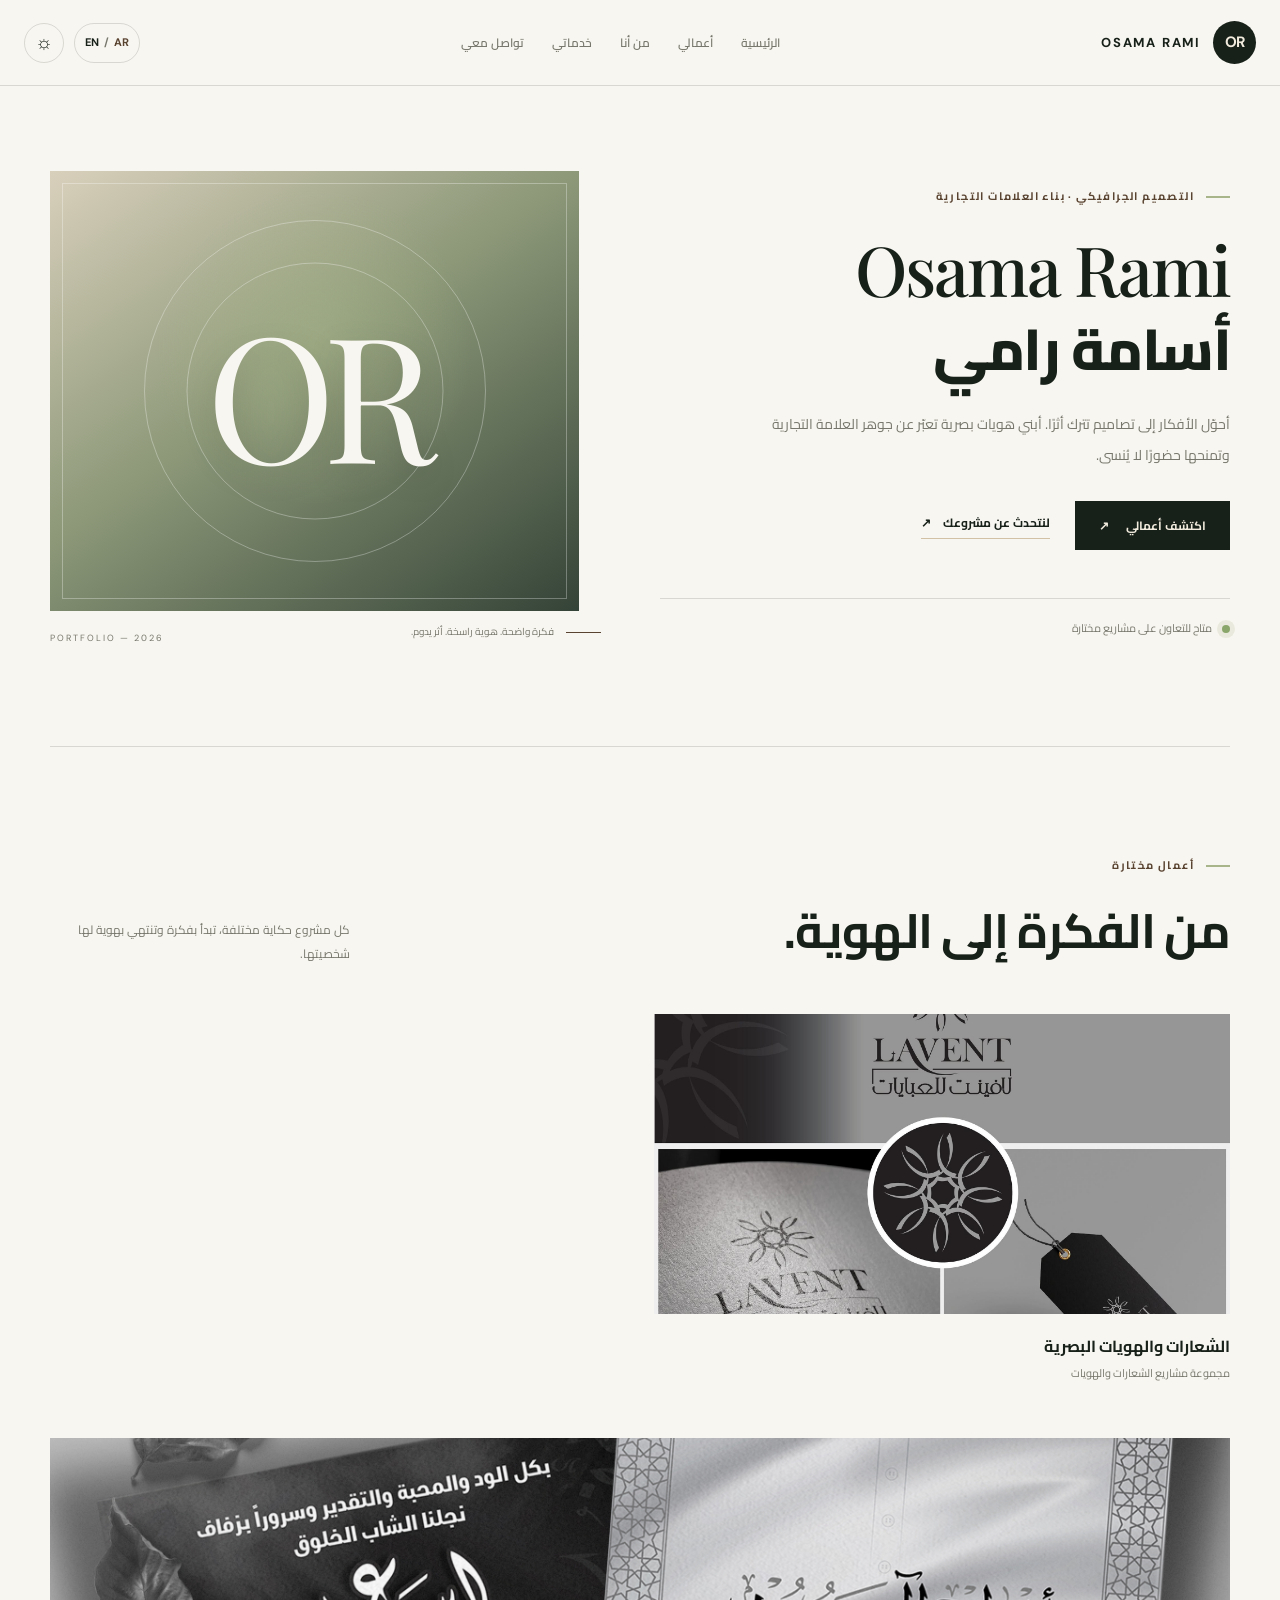
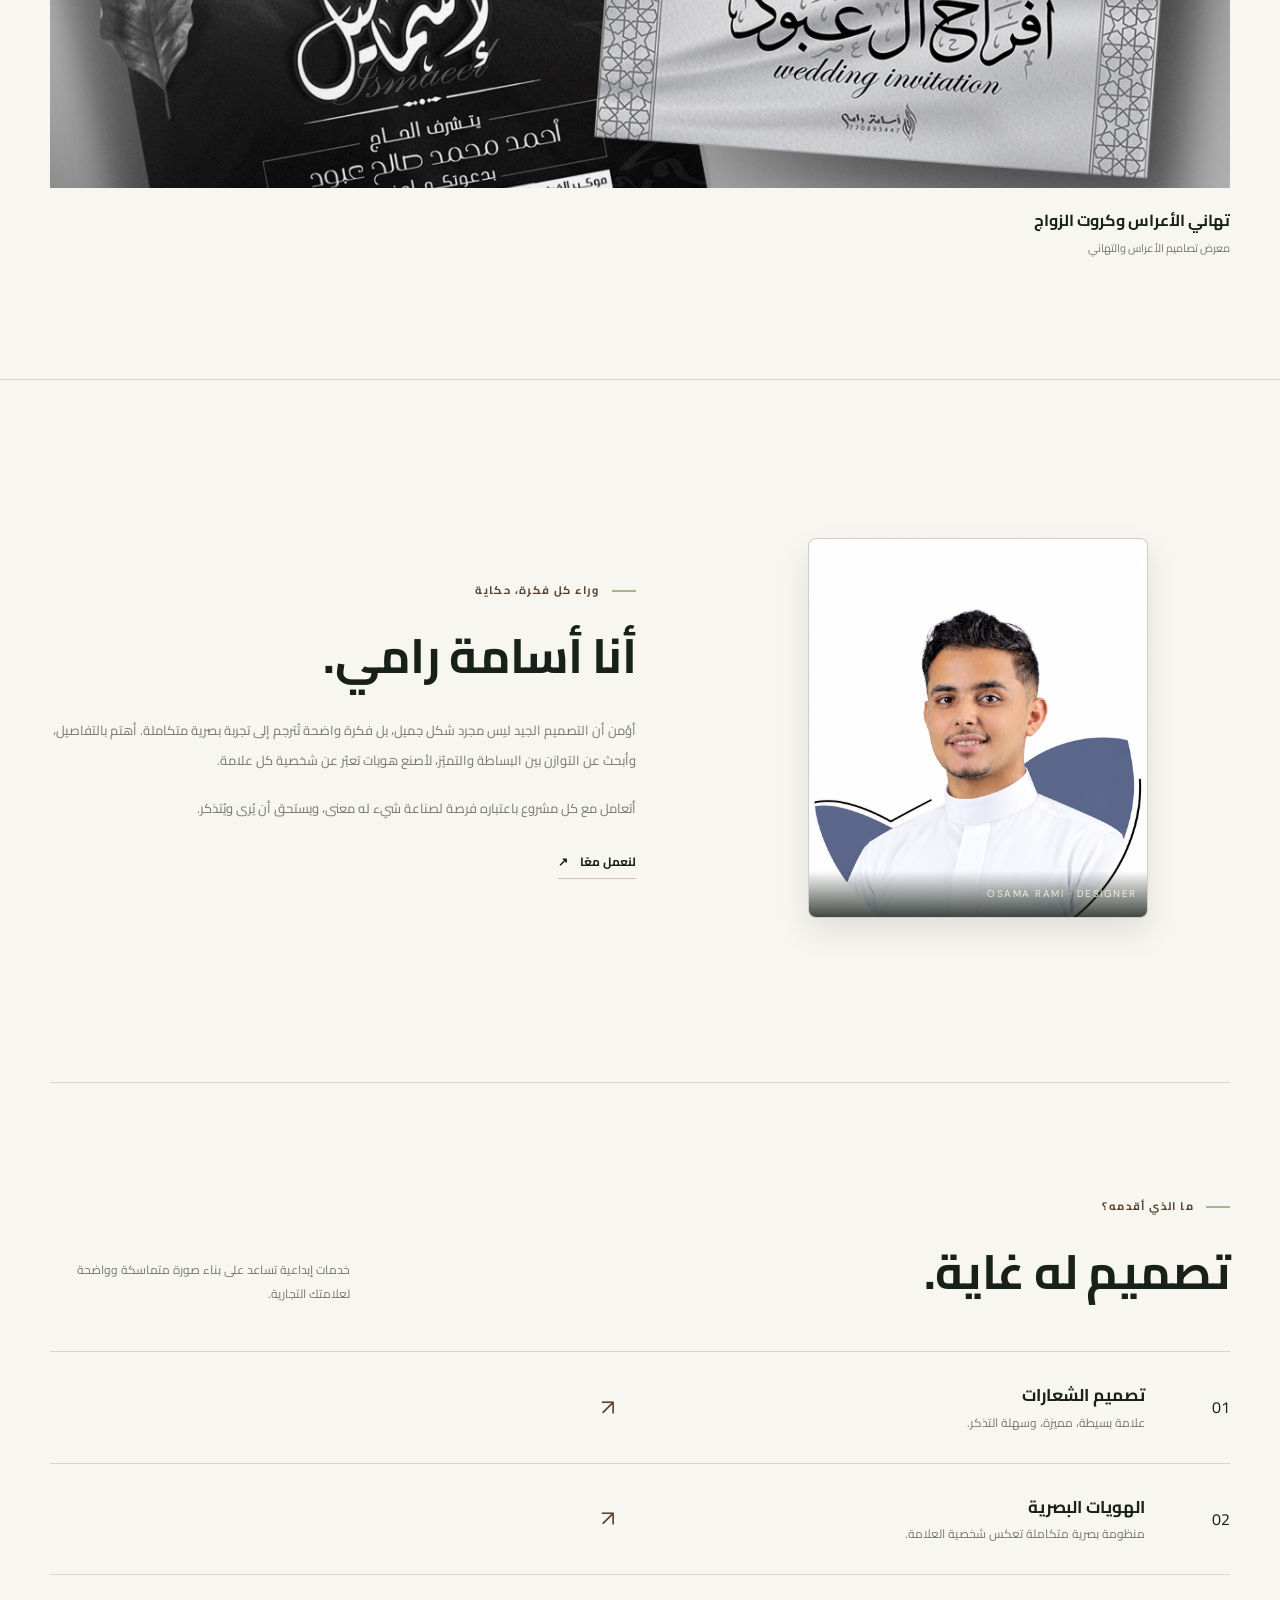
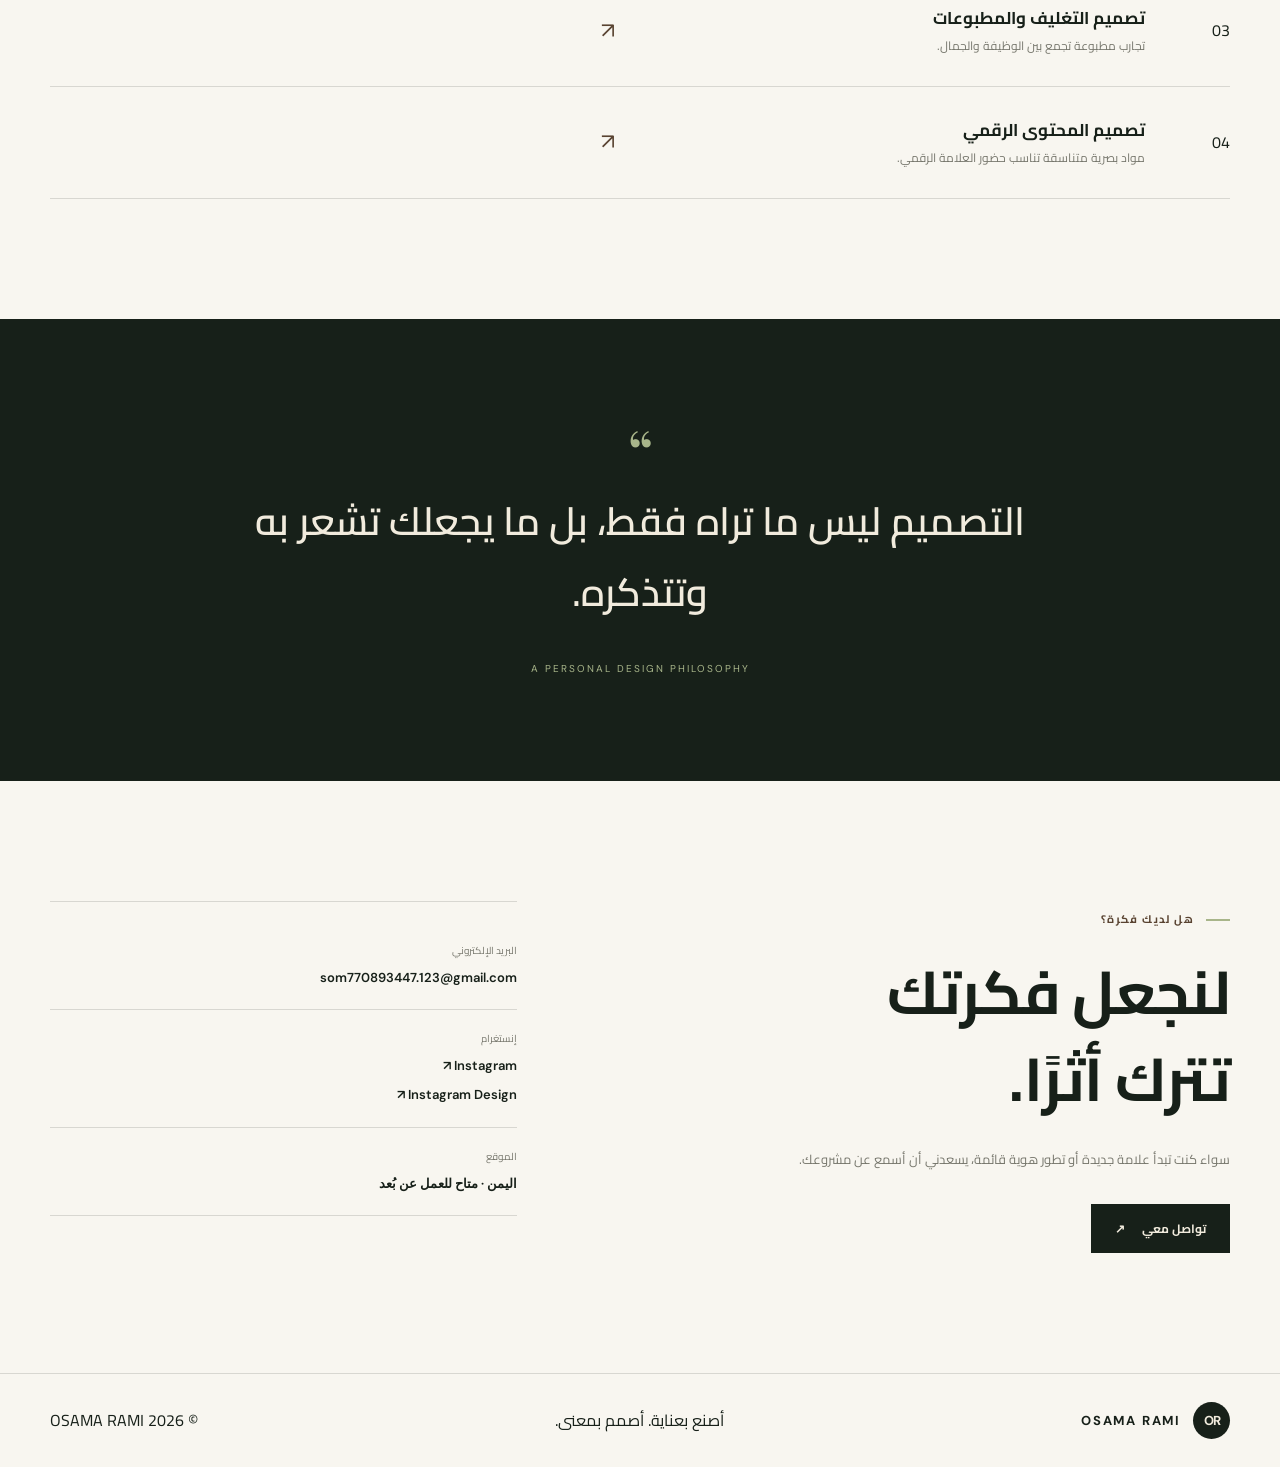
==== commit d32490c9: "Update index.html" ====
--- a/index.html
+++ b/index.html
@@ -415,7 +415,7 @@
   <!-- FOOTER -->
   <footer class="site-footer">
     <a class="footer-brand" href="#top">
-      <span class="brand-mark">AR</span>
+      <span class="brand-mark">OR</span>
       <span>OSAMA RAMI</span>
     </a>
 
